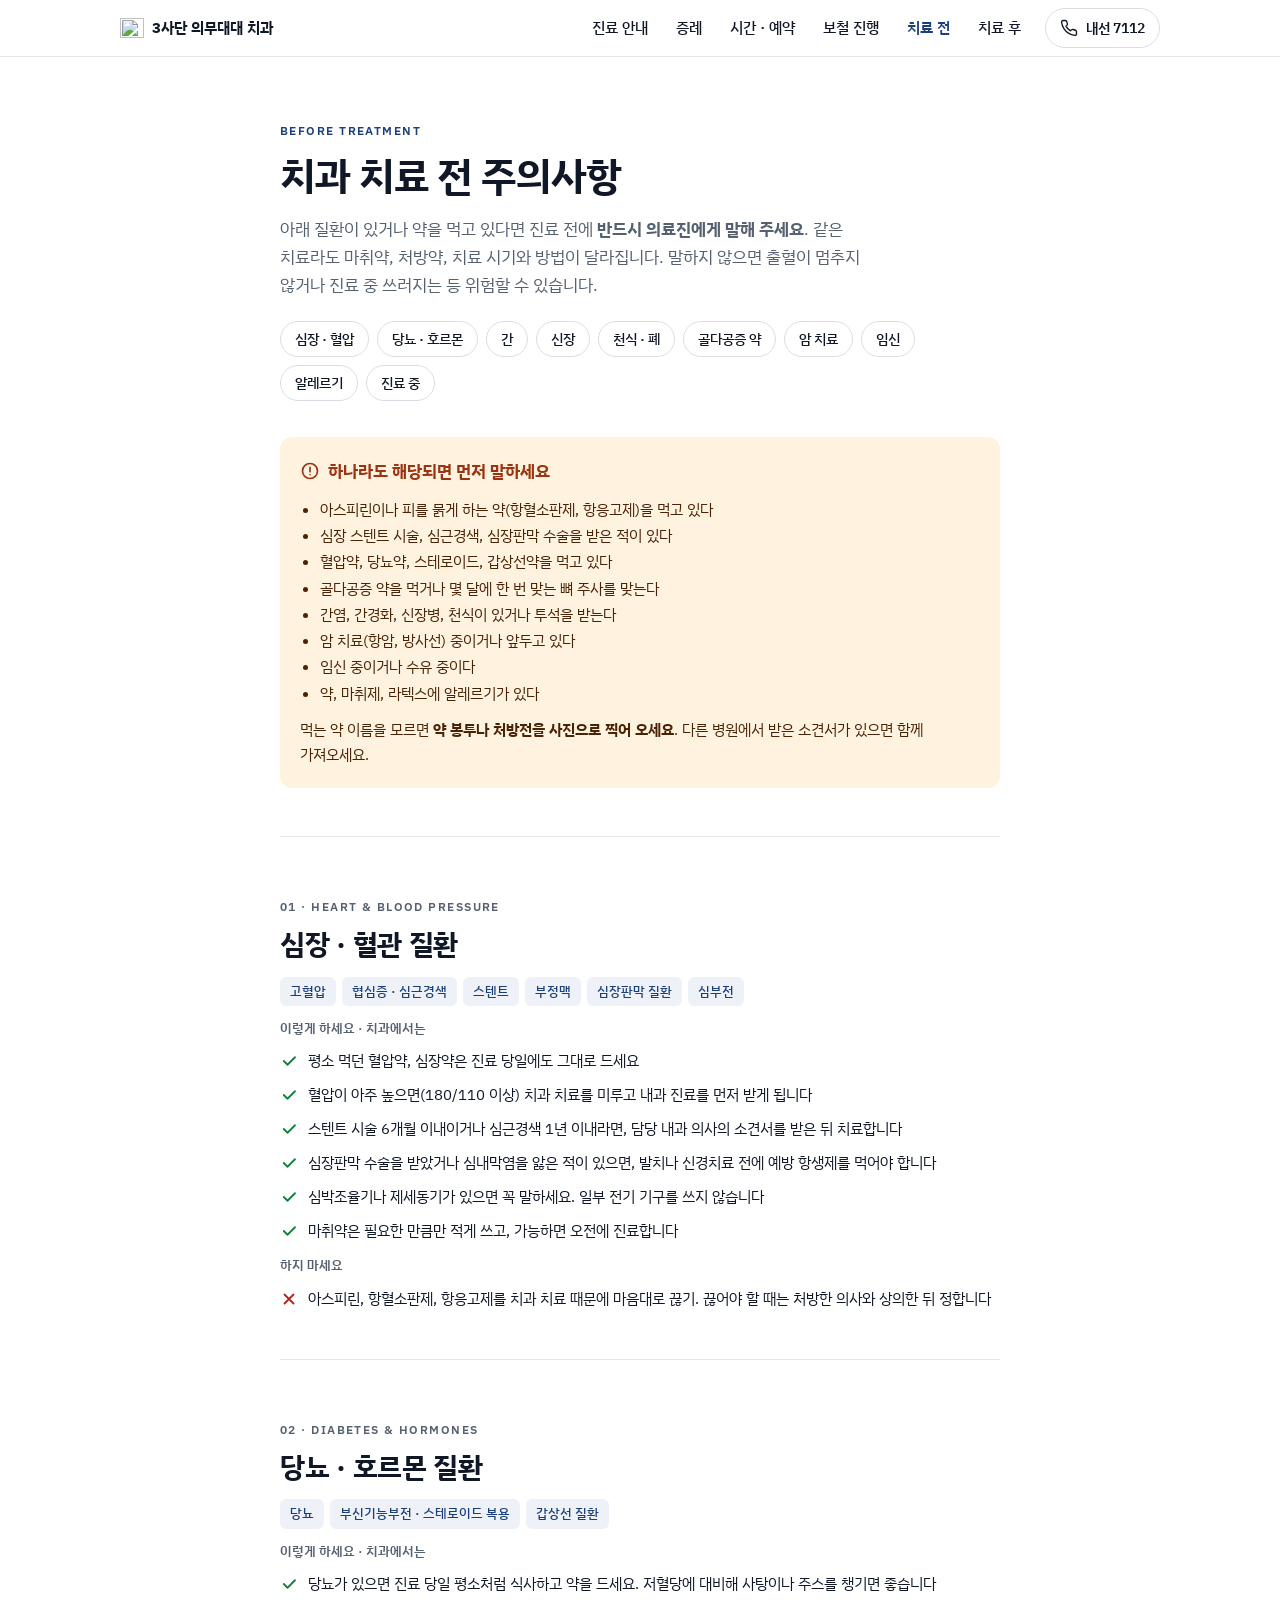
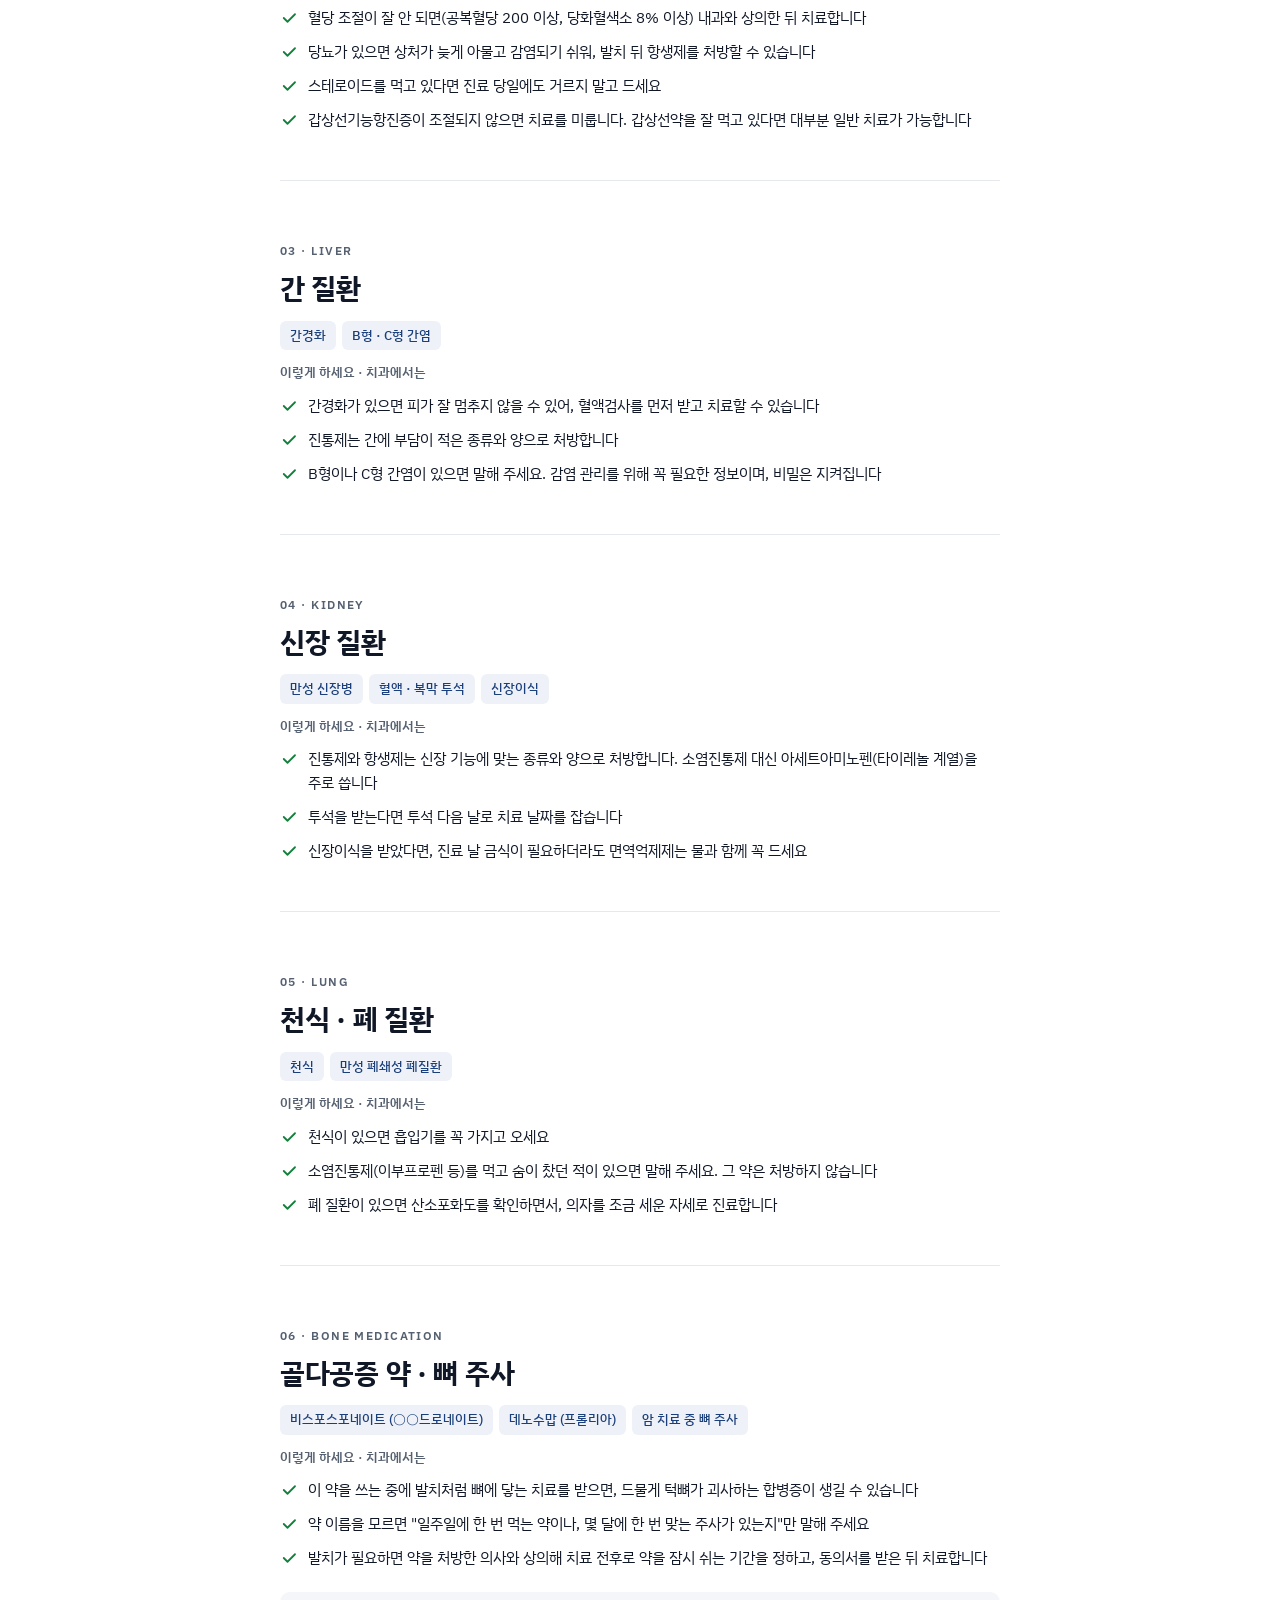
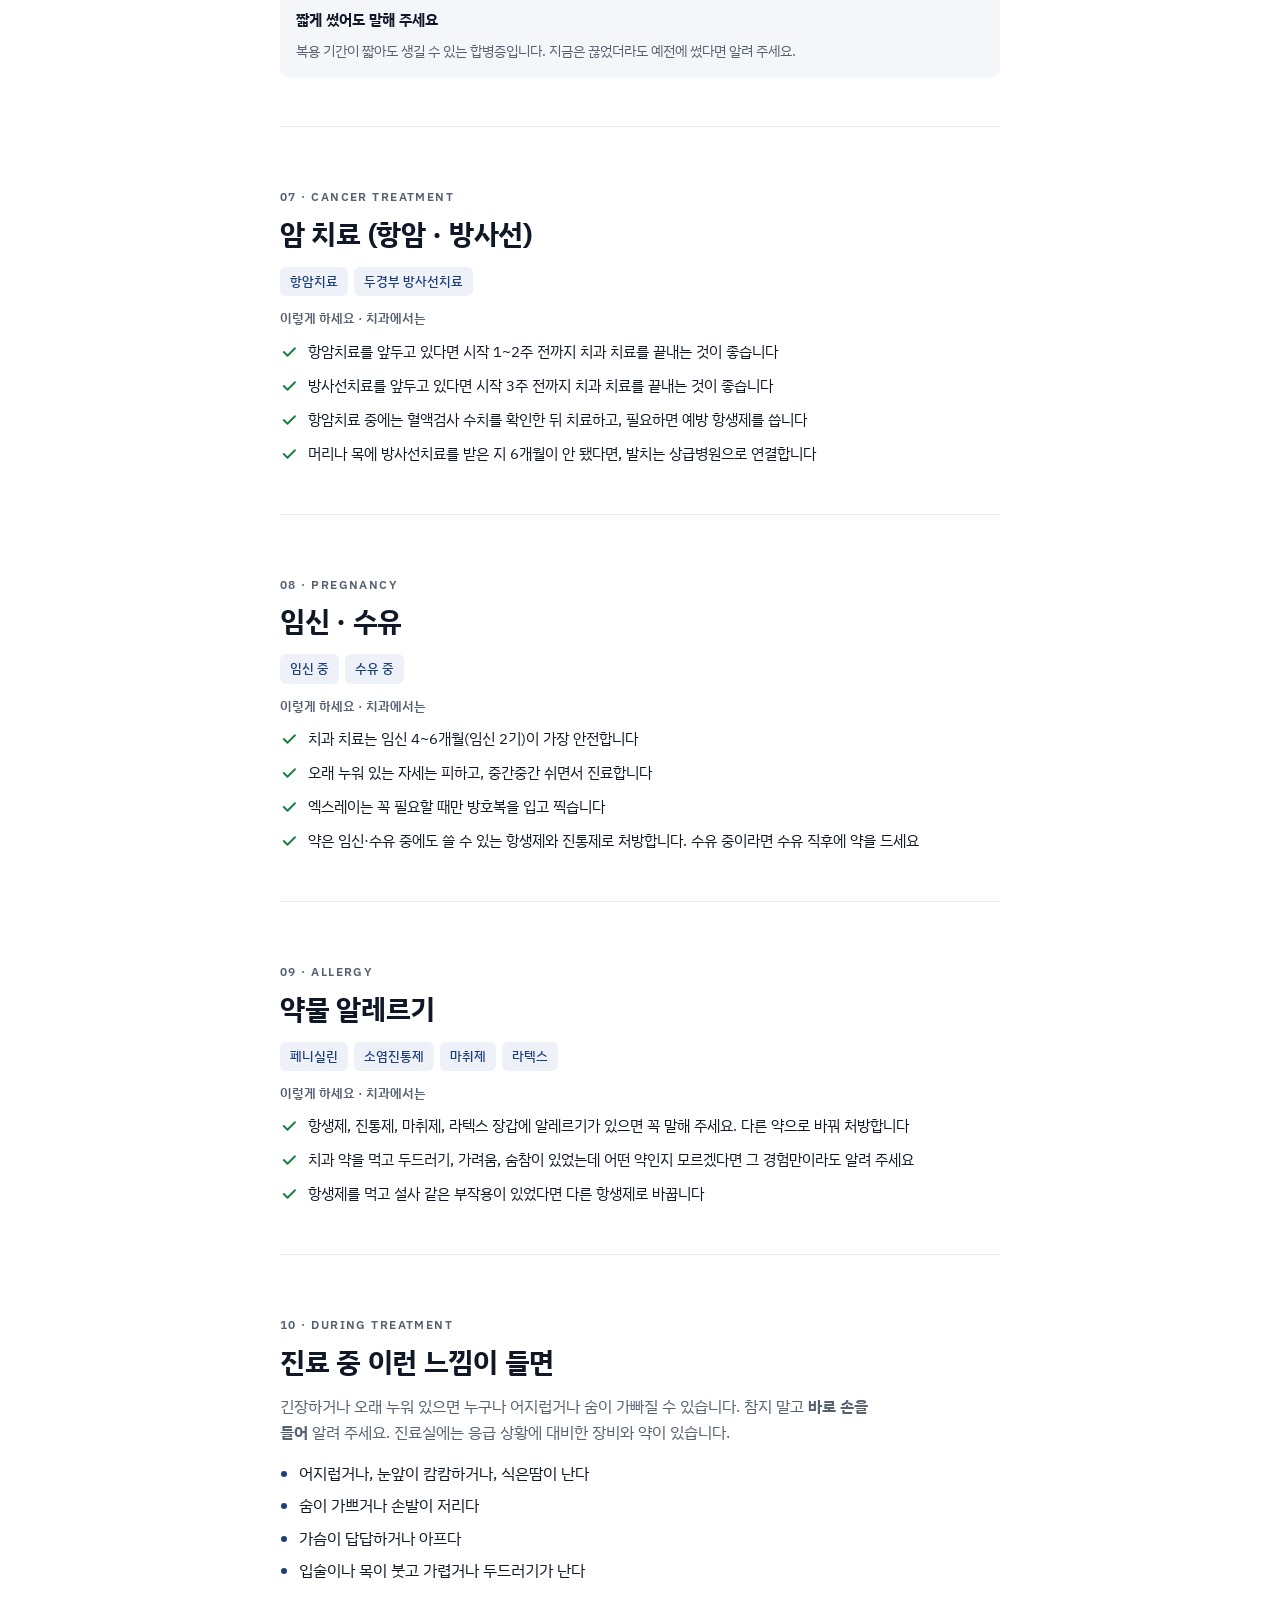
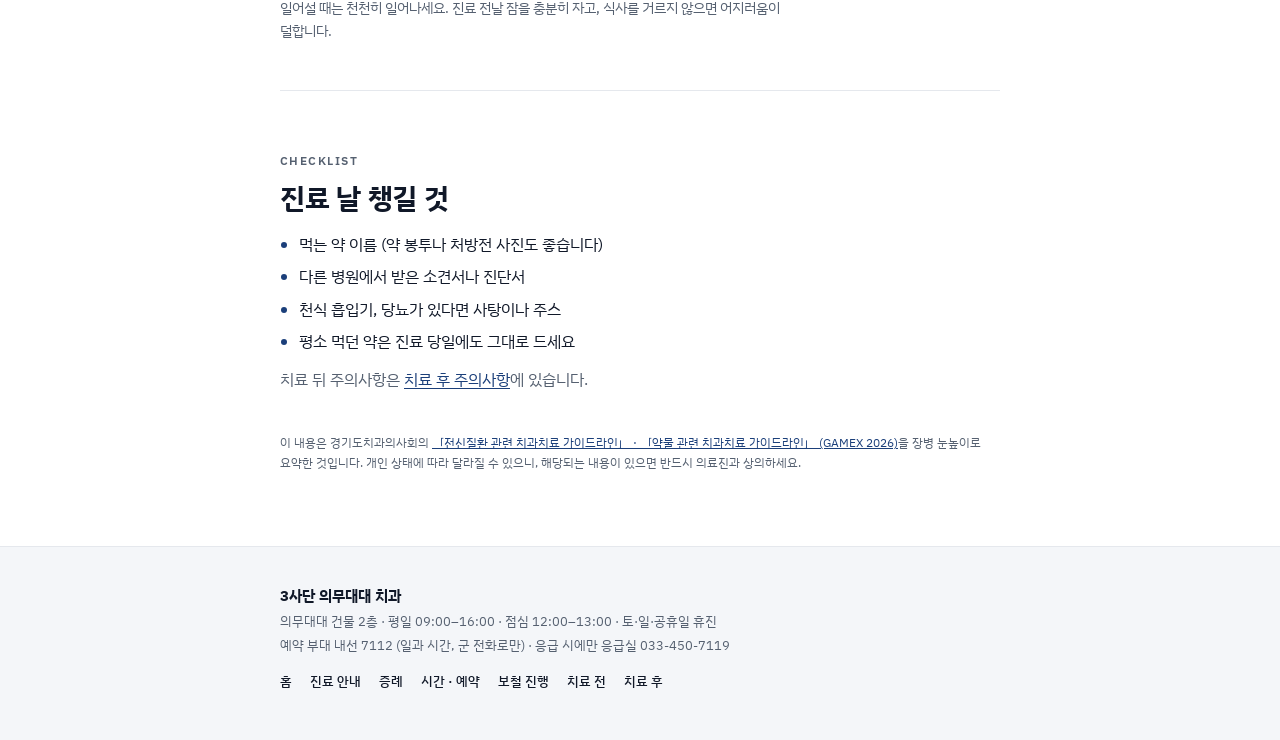
==== before.html @ a23f4204 "치과 치료 전 주의사항 페이지 신설 (경기도치과의사회 가이드라인 요약) - before.html: 해당되면 먼저 말해야 할 항목, 질환별 안내 (심장·혈압, 당뇨·호르몬, 간, 신" ====
<!doctype html>
<html lang="ko">
<head>
<meta charset="utf-8">
<meta name="viewport" content="width=device-width, initial-scale=1">
<meta name="theme-color" content="#ffffff">
<link rel="preconnect" href="https://fonts.googleapis.com">
<link rel="preconnect" href="https://fonts.gstatic.com" crossorigin>
<link rel="stylesheet" href="https://fonts.googleapis.com/css2?family=IBM+Plex+Sans+KR:wght@400;500;600;700&family=IBM+Plex+Sans:wght@500;600&display=swap">
<meta name="theme-color" content="#ffffff">
<link rel="icon" href="mark.svg" type="image/svg+xml">
<link rel="stylesheet" href="style.css">

<title>치과 치료 전 주의사항 · 3사단 의무대대 치과</title>
<meta name="description" content="고혈압, 심장질환, 당뇨, 간·신장 질환, 천식, 골다공증 약, 암 치료, 임신, 약물 알레르기가 있다면 치과 치료 전에 반드시 의료진에게 말해 주세요.">
<meta property="og:type" content="website">
<meta property="og:site_name" content="3사단 의무대대 치과">
<meta property="og:locale" content="ko_KR">
<meta property="og:title" content="치과 치료 전 주의사항 · 3사단 의무대대 치과">
<meta property="og:description" content="고혈압, 심장질환, 당뇨, 간·신장 질환, 천식, 골다공증 약, 암 치료, 임신, 약물 알레르기가 있다면 치과 치료 전에 반드시 의료진에게 말해 주세요.">
<meta property="og:url" content="https://wonwoo-dent.github.io/dental_clinic/before.html">
<meta property="og:image" content="https://wonwoo-dent.github.io/dental_clinic/og.png">
<meta property="og:image:width" content="1200">
<meta property="og:image:height" content="630">
<meta property="og:image:alt" content="3사단 의무대대 치과 · 예약은 부대 내선 7112">
<meta name="twitter:card" content="summary_large_image">
</head>
<body>
<a class="skip" href="#main">본문 바로가기</a>
<header class="site-header">
  <div class="site-header__in">
    <a class="brand" href="index.html"><img src="mark.svg" alt="" width="24" height="21">3사단 의무대대 치과</a>
    <nav class="site-nav" aria-label="주요 메뉴">
      <a href="clinic.html">진료 안내</a>
      <a href="cases.html">증례</a>
      <a href="hours.html">시간 · 예약</a>
      <a href="prosthesis.html">보철 진행</a>
      <a href="before.html" aria-current="page">치료 전</a>
      <a href="care.html">치료 후</a>
    </nav>
    <a class="site-call" href="hours.html#call" aria-label="전화 예약 안내"><svg viewBox="0 0 24 24" fill="none" stroke="currentColor" stroke-width="1.8" stroke-linecap="round" stroke-linejoin="round" aria-hidden="true"><path d="M22 16.9v3a2 2 0 0 1-2.2 2 19.8 19.8 0 0 1-8.6-3.1 19.5 19.5 0 0 1-6-6A19.8 19.8 0 0 1 2.1 4.2 2 2 0 0 1 4.1 2h3a2 2 0 0 1 2 1.7c.1.9.4 1.8.7 2.7a2 2 0 0 1-.5 2.1L8 9.8a16 16 0 0 0 6 6l1.3-1.3a2 2 0 0 1 2.1-.5c.9.3 1.8.6 2.7.7a2 2 0 0 1 1.7 2z"/></svg><span>내선 7112</span></a>
    <details class="menu">
      <summary aria-label="메뉴"><svg class="ic-open" viewBox="0 0 24 24" fill="none" stroke="currentColor" stroke-width="1.8" stroke-linecap="round" aria-hidden="true"><path d="M4 7h16M4 12h16M4 17h16"/></svg><svg class="ic-close" viewBox="0 0 24 24" fill="none" stroke="currentColor" stroke-width="1.8" stroke-linecap="round" aria-hidden="true"><path d="M6 6l12 12M18 6L6 18"/></svg></summary>
      <nav aria-label="메뉴">
        <a href="index.html">홈</a>
        <a href="clinic.html">진료 안내</a>
        <a href="cases.html">증례</a>
        <a href="hours.html">시간 · 예약</a>
        <a href="prosthesis.html">보철 진행</a>
        <a href="before.html" aria-current="page">치료 전</a>
        <a href="care.html">치료 후</a>
        <a class="menu__er" href="tel:033-450-7119"><span>응급 시에만 · 응급실</span><span>033-450-7119</span></a>
      </nav>
    </details>
  </div>
</header>

<main class="page" id="main">
  <section class="intro" aria-labelledby="page-title">
    <p class="eb eb--accent">Before treatment</p>
    <h1 id="page-title">치과 치료 전 주의사항</h1>
    <p class="lead">아래 질환이 있거나 약을 먹고 있다면 진료 전에 <b>반드시 의료진에게 말해 주세요</b>. 같은 치료라도 마취약, 처방약, 치료 시기와 방법이 달라집니다. 말하지 않으면 출혈이 멈추지 않거나 진료 중 쓰러지는 등 위험할 수 있습니다.</p>
    <nav class="chips" aria-label="질환별 바로가기">
      <a class="chip" href="#heart">심장 · 혈압</a>
      <a class="chip" href="#endocrine">당뇨 · 호르몬</a>
      <a class="chip" href="#liver">간</a>
      <a class="chip" href="#kidney">신장</a>
      <a class="chip" href="#lung">천식 · 폐</a>
      <a class="chip" href="#bone">골다공증 약</a>
      <a class="chip" href="#cancer">암 치료</a>
      <a class="chip" href="#pregnancy">임신</a>
      <a class="chip" href="#allergy">알레르기</a>
      <a class="chip" href="#during">진료 중</a>
    </nav>
  </section>

  <section class="urgent" aria-labelledby="tell-title">
    <div class="urgent__head"><svg viewBox="0 0 24 24" fill="none" stroke="currentColor" stroke-width="2" stroke-linecap="round" aria-hidden="true"><circle cx="12" cy="12" r="9"/><path d="M12 7.5v5.5M12 16.5v.01"/></svg><h2 id="tell-title">하나라도 해당되면 먼저 말하세요</h2></div>
    <ul>
      <li>아스피린이나 피를 묽게 하는 약(항혈소판제, 항응고제)을 먹고 있다</li>
      <li>심장 스텐트 시술, 심근경색, 심장판막 수술을 받은 적이 있다</li>
      <li>혈압약, 당뇨약, 스테로이드, 갑상선약을 먹고 있다</li>
      <li>골다공증 약을 먹거나 몇 달에 한 번 맞는 뼈 주사를 맞는다</li>
      <li>간염, 간경화, 신장병, 천식이 있거나 투석을 받는다</li>
      <li>암 치료(항암, 방사선) 중이거나 앞두고 있다</li>
      <li>임신 중이거나 수유 중이다</li>
      <li>약, 마취제, 라텍스에 알레르기가 있다</li>
    </ul>
    <p>먹는 약 이름을 모르면 <b>약 봉투나 처방전을 사진으로 찍어 오세요</b>. 다른 병원에서 받은 소견서가 있으면 함께 가져오세요.</p>
  </section>

  <section class="block" id="heart" aria-labelledby="heart-title">
    <p class="eb">01 · Heart &amp; blood pressure</p>
    <h2 class="block-title" id="heart-title">심장 · 혈관 질환</h2>
    <div class="tags"><span class="tag">고혈압</span><span class="tag">협심증 · 심근경색</span><span class="tag">스텐트</span><span class="tag">부정맥</span><span class="tag">심장판막 질환</span><span class="tag">심부전</span></div>
    <p class="sub">이렇게 하세요 · 치과에서는</p>
    <ul class="checks">
      <li class="do">평소 먹던 혈압약, 심장약은 진료 당일에도 그대로 드세요</li>
      <li class="do">혈압이 아주 높으면(180/110 이상) 치과 치료를 미루고 내과 진료를 먼저 받게 됩니다</li>
      <li class="do">스텐트 시술 6개월 이내이거나 심근경색 1년 이내라면, 담당 내과 의사의 소견서를 받은 뒤 치료합니다</li>
      <li class="do">심장판막 수술을 받았거나 심내막염을 앓은 적이 있으면, 발치나 신경치료 전에 예방 항생제를 먹어야 합니다</li>
      <li class="do">심박조율기나 제세동기가 있으면 꼭 말하세요. 일부 전기 기구를 쓰지 않습니다</li>
      <li class="do">마취약은 필요한 만큼만 적게 쓰고, 가능하면 오전에 진료합니다</li>
    </ul>
    <p class="sub">하지 마세요</p>
    <ul class="checks">
      <li class="dont">아스피린, 항혈소판제, 항응고제를 치과 치료 때문에 마음대로 끊기. 끊어야 할 때는 처방한 의사와 상의한 뒤 정합니다</li>
    </ul>
  </section>

  <section class="block" id="endocrine" aria-labelledby="endocrine-title">
    <p class="eb">02 · Diabetes &amp; hormones</p>
    <h2 class="block-title" id="endocrine-title">당뇨 · 호르몬 질환</h2>
    <div class="tags"><span class="tag">당뇨</span><span class="tag">부신기능부전 · 스테로이드 복용</span><span class="tag">갑상선 질환</span></div>
    <p class="sub">이렇게 하세요 · 치과에서는</p>
    <ul class="checks">
      <li class="do">당뇨가 있으면 진료 당일 평소처럼 식사하고 약을 드세요. 저혈당에 대비해 사탕이나 주스를 챙기면 좋습니다</li>
      <li class="do">혈당 조절이 잘 안 되면(공복혈당 200 이상, 당화혈색소 8% 이상) 내과와 상의한 뒤 치료합니다</li>
      <li class="do">당뇨가 있으면 상처가 늦게 아물고 감염되기 쉬워, 발치 뒤 항생제를 처방할 수 있습니다</li>
      <li class="do">스테로이드를 먹고 있다면 진료 당일에도 거르지 말고 드세요</li>
      <li class="do">갑상선기능항진증이 조절되지 않으면 치료를 미룹니다. 갑상선약을 잘 먹고 있다면 대부분 일반 치료가 가능합니다</li>
    </ul>
  </section>

  <section class="block" id="liver" aria-labelledby="liver-title">
    <p class="eb">03 · Liver</p>
    <h2 class="block-title" id="liver-title">간 질환</h2>
    <div class="tags"><span class="tag">간경화</span><span class="tag">B형 · C형 간염</span></div>
    <p class="sub">이렇게 하세요 · 치과에서는</p>
    <ul class="checks">
      <li class="do">간경화가 있으면 피가 잘 멈추지 않을 수 있어, 혈액검사를 먼저 받고 치료할 수 있습니다</li>
      <li class="do">진통제는 간에 부담이 적은 종류와 양으로 처방합니다</li>
      <li class="do">B형이나 C형 간염이 있으면 말해 주세요. 감염 관리를 위해 꼭 필요한 정보이며, 비밀은 지켜집니다</li>
    </ul>
  </section>

  <section class="block" id="kidney" aria-labelledby="kidney-title">
    <p class="eb">04 · Kidney</p>
    <h2 class="block-title" id="kidney-title">신장 질환</h2>
    <div class="tags"><span class="tag">만성 신장병</span><span class="tag">혈액 · 복막 투석</span><span class="tag">신장이식</span></div>
    <p class="sub">이렇게 하세요 · 치과에서는</p>
    <ul class="checks">
      <li class="do">진통제와 항생제는 신장 기능에 맞는 종류와 양으로 처방합니다. 소염진통제 대신 아세트아미노펜(타이레놀 계열)을 주로 씁니다</li>
      <li class="do">투석을 받는다면 투석 다음 날로 치료 날짜를 잡습니다</li>
      <li class="do">신장이식을 받았다면, 진료 날 금식이 필요하더라도 면역억제제는 물과 함께 꼭 드세요</li>
    </ul>
  </section>

  <section class="block" id="lung" aria-labelledby="lung-title">
    <p class="eb">05 · Lung</p>
    <h2 class="block-title" id="lung-title">천식 · 폐 질환</h2>
    <div class="tags"><span class="tag">천식</span><span class="tag">만성 폐쇄성 폐질환</span></div>
    <p class="sub">이렇게 하세요 · 치과에서는</p>
    <ul class="checks">
      <li class="do">천식이 있으면 흡입기를 꼭 가지고 오세요</li>
      <li class="do">소염진통제(이부프로펜 등)를 먹고 숨이 찼던 적이 있으면 말해 주세요. 그 약은 처방하지 않습니다</li>
      <li class="do">폐 질환이 있으면 산소포화도를 확인하면서, 의자를 조금 세운 자세로 진료합니다</li>
    </ul>
  </section>

  <section class="block" id="bone" aria-labelledby="bone-title">
    <p class="eb">06 · Bone medication</p>
    <h2 class="block-title" id="bone-title">골다공증 약 · 뼈 주사</h2>
    <div class="tags"><span class="tag">비스포스포네이트 (○○드로네이트)</span><span class="tag">데노수맙 (프롤리아)</span><span class="tag">암 치료 중 뼈 주사</span></div>
    <p class="sub">이렇게 하세요 · 치과에서는</p>
    <ul class="checks">
      <li class="do">이 약을 쓰는 중에 발치처럼 뼈에 닿는 치료를 받으면, 드물게 턱뼈가 괴사하는 합병증이 생길 수 있습니다</li>
      <li class="do">약 이름을 모르면 "일주일에 한 번 먹는 약이나, 몇 달에 한 번 맞는 주사가 있는지"만 말해 주세요</li>
      <li class="do">발치가 필요하면 약을 처방한 의사와 상의해 치료 전후로 약을 잠시 쉬는 기간을 정하고, 동의서를 받은 뒤 치료합니다</li>
    </ul>
    <div class="softbox"><b>짧게 썼어도 말해 주세요</b><p>복용 기간이 짧아도 생길 수 있는 합병증입니다. 지금은 끊었더라도 예전에 썼다면 알려 주세요.</p></div>
  </section>

  <section class="block" id="cancer" aria-labelledby="cancer-title">
    <p class="eb">07 · Cancer treatment</p>
    <h2 class="block-title" id="cancer-title">암 치료 (항암 · 방사선)</h2>
    <div class="tags"><span class="tag">항암치료</span><span class="tag">두경부 방사선치료</span></div>
    <p class="sub">이렇게 하세요 · 치과에서는</p>
    <ul class="checks">
      <li class="do">항암치료를 앞두고 있다면 시작 1~2주 전까지 치과 치료를 끝내는 것이 좋습니다</li>
      <li class="do">방사선치료를 앞두고 있다면 시작 3주 전까지 치과 치료를 끝내는 것이 좋습니다</li>
      <li class="do">항암치료 중에는 혈액검사 수치를 확인한 뒤 치료하고, 필요하면 예방 항생제를 씁니다</li>
      <li class="do">머리나 목에 방사선치료를 받은 지 6개월이 안 됐다면, 발치는 상급병원으로 연결합니다</li>
    </ul>
  </section>

  <section class="block" id="pregnancy" aria-labelledby="pregnancy-title">
    <p class="eb">08 · Pregnancy</p>
    <h2 class="block-title" id="pregnancy-title">임신 · 수유</h2>
    <div class="tags"><span class="tag">임신 중</span><span class="tag">수유 중</span></div>
    <p class="sub">이렇게 하세요 · 치과에서는</p>
    <ul class="checks">
      <li class="do">치과 치료는 임신 4~6개월(임신 2기)이 가장 안전합니다</li>
      <li class="do">오래 누워 있는 자세는 피하고, 중간중간 쉬면서 진료합니다</li>
      <li class="do">엑스레이는 꼭 필요할 때만 방호복을 입고 찍습니다</li>
      <li class="do">약은 임신·수유 중에도 쓸 수 있는 항생제와 진통제로 처방합니다. 수유 중이라면 수유 직후에 약을 드세요</li>
    </ul>
  </section>

  <section class="block" id="allergy" aria-labelledby="allergy-title">
    <p class="eb">09 · Allergy</p>
    <h2 class="block-title" id="allergy-title">약물 알레르기</h2>
    <div class="tags"><span class="tag">페니실린</span><span class="tag">소염진통제</span><span class="tag">마취제</span><span class="tag">라텍스</span></div>
    <p class="sub">이렇게 하세요 · 치과에서는</p>
    <ul class="checks">
      <li class="do">항생제, 진통제, 마취제, 라텍스 장갑에 알레르기가 있으면 꼭 말해 주세요. 다른 약으로 바꿔 처방합니다</li>
      <li class="do">치과 약을 먹고 두드러기, 가려움, 숨참이 있었는데 어떤 약인지 모르겠다면 그 경험만이라도 알려 주세요</li>
      <li class="do">항생제를 먹고 설사 같은 부작용이 있었다면 다른 항생제로 바꿉니다</li>
    </ul>
  </section>

  <section class="block" id="during" aria-labelledby="during-title">
    <p class="eb">10 · During treatment</p>
    <h2 class="block-title" id="during-title">진료 중 이런 느낌이 들면</h2>
    <p class="text">긴장하거나 오래 누워 있으면 누구나 어지럽거나 숨이 가빠질 수 있습니다. 참지 말고 <b>바로 손을 들어</b> 알려 주세요. 진료실에는 응급 상황에 대비한 장비와 약이 있습니다.</p>
    <ul class="plain">
      <li>어지럽거나, 눈앞이 캄캄하거나, 식은땀이 난다</li>
      <li>숨이 가쁘거나 손발이 저리다</li>
      <li>가슴이 답답하거나 아프다</li>
      <li>입술이나 목이 붓고 가렵거나 두드러기가 난다</li>
    </ul>
    <p class="small muted" style="margin-top:14px">일어설 때는 천천히 일어나세요. 진료 전날 잠을 충분히 자고, 식사를 거르지 않으면 어지러움이 덜합니다.</p>
  </section>

  <section class="block" id="bring" aria-labelledby="bring-title">
    <p class="eb">Checklist</p>
    <h2 class="block-title" id="bring-title">진료 날 챙길 것</h2>
    <ul class="plain">
      <li>먹는 약 이름 (약 봉투나 처방전 사진도 좋습니다)</li>
      <li>다른 병원에서 받은 소견서나 진단서</li>
      <li>천식 흡입기, 당뇨가 있다면 사탕이나 주스</li>
      <li>평소 먹던 약은 진료 당일에도 그대로 드세요</li>
    </ul>
    <p>치료 뒤 주의사항은 <a class="link" href="care.html">치료 후 주의사항</a>에 있습니다.</p>
  </section>

  <p class="notice">이 내용은 경기도치과의사회의 <a href="https://www.ggda.kr/notice/notice?page=view&amp;id=2394">「전신질환 관련 치과치료 가이드라인」 · 「약물 관련 치과치료 가이드라인」 (GAMEX 2026)</a>을 장병 눈높이로 요약한 것입니다. 개인 상태에 따라 달라질 수 있으니, 해당되는 내용이 있으면 반드시 의료진과 상의하세요.</p>
</main>
<footer class="site-footer">
  <div class="site-footer__in">
    <p class="site-footer__name">3사단 의무대대 치과</p>
    <p>의무대대 건물 2층 · 평일 09:00–16:00 · 점심 12:00–13:00 · 토·일·공휴일 휴진</p>
    <p>예약 부대 내선 7112 (일과 시간, 군 전화로만) · 응급 시에만 응급실 033-450-7119</p>
    <nav class="site-footer__links" aria-label="꼬리 메뉴">
      <a href="index.html">홈</a>
      <a href="clinic.html">진료 안내</a>
      <a href="cases.html">증례</a>
      <a href="hours.html">시간 · 예약</a>
      <a href="prosthesis.html">보철 진행</a>
      <a href="before.html">치료 전</a>
      <a href="care.html">치료 후</a>
    </nav>
  </div>
</footer>

</body>
</html>
---- style.css ----
/* 3사단 의무대대 치과 — 공통 스타일
   공공기관 안내 페이지처럼 찾기 쉽게, 여백과 글자만 절제해서.
   색: 흰 바탕, 짙은 글자, 포인트 남색은 버튼·라벨·칩에만. 글꼴: IBM Plex Sans KR. 본문은 왼쪽 정렬. */

:root {
  --bg: #ffffff;
  --ink: #101828;
  --muted: #556070;
  --line: #e5e8ed;
  --line-strong: #d9dee5;
  --soft: #f4f6f9;
  --accent: #1b3f7a;
  --accent-deep: #122b55;
  --accent-soft: #eef2f8;
  --warn-bg: #fff3e0;
  --warn: #9a3412;
  --warn-text: #4a2306;
  --warn-sub: #6b4a2e;
  --do: #15803d;
  --dont: #b42318;
  --dark: #101828;
  --dark-text: #c5ceda;
  --dark-label: #9fb3d1;

  --font: "IBM Plex Sans KR", "Pretendard Variable", Pretendard, -apple-system, system-ui, sans-serif;
  --font-eb: "IBM Plex Sans", "IBM Plex Sans KR", -apple-system, system-ui, sans-serif;

  --wrap: 760px;
  --gutter: 20px;
  --radius: 12px;
}

/* ---------- 기본 ---------- */
*, *::before, *::after { box-sizing: border-box; }
html { -webkit-text-size-adjust: 100%; text-size-adjust: 100%; scroll-padding-top: 72px; }
body { margin: 0; background: var(--bg); color: var(--ink); font-family: var(--font); font-size: 16px; line-height: 1.65; -webkit-font-smoothing: antialiased; word-break: keep-all; overflow-wrap: break-word; }
h1, h2, h3, p, figure, ul, ol, dl, dd { margin: 0; }
img, svg { display: block; max-width: 100%; }
button, input, select, textarea { font: inherit; color: inherit; }
a { color: var(--accent); }
a:hover { color: var(--accent-deep); }
:focus-visible { outline: 3px solid var(--accent); outline-offset: 2px; }
.sr-only { position: absolute; width: 1px; height: 1px; overflow: hidden; clip-path: inset(50%); white-space: nowrap; }
.skip { position: absolute; left: 12px; top: -48px; z-index: 30; padding: 10px 14px; background: var(--ink); color: #fff; text-decoration: none; border-radius: 8px; }
.skip:focus { top: 12px; color: #fff; }
.muted { color: var(--muted); }
.small { font-size: 14px; line-height: 1.6; }
.nums { font-variant-numeric: tabular-nums; }
.link { color: var(--accent); text-decoration: underline; text-underline-offset: 0.2em; text-decoration-thickness: 1px; }

/* 영문 대문자 작은 라벨 */
.eb { margin: 0 0 8px; font-family: var(--font-eb); font-size: 12px; font-weight: 600; letter-spacing: 0.12em; text-transform: uppercase; color: var(--muted); }
.eb--accent { color: var(--accent); }

/* ---------- 헤더 ---------- */
.site-header { position: sticky; top: 0; z-index: 20; background: rgba(255, 255, 255, 0.95); border-bottom: 1px solid var(--line); backdrop-filter: saturate(1.4) blur(8px); -webkit-backdrop-filter: saturate(1.4) blur(8px); }
.site-header__in { max-width: 1080px; height: 56px; margin: 0 auto; padding: 0 var(--gutter); display: flex; align-items: center; gap: 12px; }
.brand { display: flex; align-items: center; gap: 8px; margin-right: auto; color: var(--ink); text-decoration: none; font-size: 15px; font-weight: 700; white-space: nowrap; }
.brand:hover { color: var(--ink); }
.brand img { width: 24px; height: auto; }
.site-nav { display: flex; gap: 4px; }
.site-nav a { padding: 8px 12px; border-radius: 8px; color: var(--ink); text-decoration: none; font-size: 15px; font-weight: 500; }
.site-nav a:hover { background: var(--soft); color: var(--ink); }
.site-nav a[aria-current="page"] { color: var(--accent); font-weight: 600; }
.site-call { display: flex; align-items: center; gap: 8px; height: 40px; padding: 0 14px; border: 1px solid var(--line-strong); border-radius: 999px; color: var(--ink); text-decoration: none; font-size: 14px; font-weight: 600; white-space: nowrap; }
.site-call:hover { border-color: var(--ink); color: var(--ink); }
.site-call svg { width: 18px; height: 18px; }
.menu { display: none; position: relative; }
.menu summary { list-style: none; width: 44px; height: 44px; display: flex; align-items: center; justify-content: center; cursor: pointer; border-radius: 8px; }
.menu summary::-webkit-details-marker { display: none; }
.menu summary svg { width: 22px; height: 22px; }
.menu .ic-close { display: none; }
.menu[open] .ic-open { display: none; }
.menu[open] .ic-close { display: block; }
.menu nav { position: fixed; left: 0; right: 0; top: 56px; padding: 8px var(--gutter) 20px; background: #fff; border-bottom: 1px solid var(--line); box-shadow: 0 12px 24px rgba(16, 24, 40, 0.08); }
.menu nav a { display: flex; justify-content: space-between; align-items: center; min-height: 52px; border-bottom: 1px solid var(--line); color: var(--ink); text-decoration: none; font-size: 16px; font-weight: 500; }
.menu nav a[aria-current="page"] { color: var(--accent); font-weight: 600; }
.menu nav a.menu__er { border-bottom: 0; margin-top: 12px; min-height: 48px; padding: 0 14px; border-radius: 8px; background: var(--warn-bg); color: var(--warn); font-weight: 600; }

/* ---------- 본문 틀 ---------- */
.page { max-width: var(--wrap); margin: 0 auto; padding: 0 var(--gutter); }
.intro { padding: 44px 0 8px; }
.intro h1 { font-size: clamp(30px, 4vw, 40px); line-height: 1.3; font-weight: 700; letter-spacing: -0.02em; }
.intro .lead { margin-top: 14px; max-width: 36em; font-size: 17px; line-height: 1.65; color: var(--muted); }
.intro .actions { margin-top: 22px; display: flex; flex-wrap: wrap; gap: 8px; }
.block { margin-top: 48px; padding-top: 48px; border-top: 1px solid var(--line); }
.block--flush { border-top: 0; padding-top: 0; }
.block > h2, .block-title { font-size: clamp(24px, 3vw, 28px); line-height: 1.35; font-weight: 700; letter-spacing: -0.01em; }
.block > p, .block .text { margin-top: 12px; max-width: 38em; color: var(--muted); }
.block > p + p { margin-top: 8px; }
.block > h3 { margin-top: 28px; font-size: 18px; font-weight: 700; }
.plain { margin-top: 14px; padding-left: 1.2em; }
.plain li + li { margin-top: 6px; }
.plain li::marker { color: var(--accent); }

/* ---------- 버튼 ---------- */
.button { display: inline-flex; align-items: center; justify-content: center; gap: 8px; min-height: 48px; padding: 0 20px; border: 0; border-radius: 8px; background: var(--accent); color: #fff; text-decoration: none; font-size: 15px; font-weight: 600; cursor: pointer; white-space: nowrap; }
.button:hover { background: var(--accent-deep); color: #fff; }
.button--ghost { background: #fff; color: var(--ink); box-shadow: inset 0 0 0 1px var(--line-strong); }
.button--ghost:hover { background: var(--soft); color: var(--ink); }

/* ---------- 칩 ---------- */
.chips { margin-top: 22px; display: flex; flex-wrap: wrap; gap: 8px; }
.chip { display: inline-flex; align-items: center; height: 36px; padding: 0 14px; border: 1px solid var(--line-strong); border-radius: 999px; color: var(--ink); text-decoration: none; font-size: 14px; font-weight: 500; white-space: nowrap; }
.chip:hover { border-color: var(--ink); color: var(--ink); }

/* ---------- 응급 상자 ---------- */
.urgent { margin-top: 28px; padding: 20px; background: var(--warn-bg); border-radius: var(--radius); color: var(--warn-text); }
.urgent__head { display: flex; align-items: center; gap: 8px; color: var(--warn); }
.urgent__head svg { width: 20px; height: 20px; flex: none; }
.urgent__head h2 { font-size: 17px; font-weight: 700; }
.urgent ul { margin-top: 12px; padding-left: 20px; font-size: 15px; line-height: 1.75; }
.urgent p { margin-top: 10px; font-size: 15px; line-height: 1.7; }
.urgent__grid { margin-top: 16px; display: grid; grid-template-columns: repeat(2, minmax(0, 1fr)); gap: 8px; }
.urgent__cell { padding: 12px; background: #fff; border-radius: 8px; }
.urgent__cell span { display: block; font-size: 12px; color: var(--warn-sub); }
.urgent__cell b { display: block; margin-top: 4px; font-size: 16px; color: var(--ink); }
.urgent__er { margin-top: 8px; min-height: 48px; display: flex; align-items: center; justify-content: center; padding: 0 12px; background: var(--warn); color: #fff; border-radius: 8px; text-decoration: none; font-size: 15px; font-weight: 600; text-align: center; }
.urgent__er:hover { background: #7c2d12; color: #fff; }

/* ---------- 시술별: 요약 태그와 이렇게 하세요 / 하지 마세요 ---------- */
.tags { margin-top: 14px; display: flex; flex-wrap: wrap; gap: 6px; }
.tag { padding: 4px 10px; background: var(--accent-soft); border-radius: 6px; font-size: 13px; font-weight: 500; color: var(--accent); }
.sub { margin-top: 24px; font-size: 13px; font-weight: 600; color: var(--muted); }
.checks { margin-top: 10px; padding: 0; list-style: none; display: grid; gap: 10px; }
.checks li { position: relative; padding-left: 28px; font-size: 15px; line-height: 1.6; }
.checks li::before { content: ""; position: absolute; left: 0; top: 3px; width: 18px; height: 18px; background: no-repeat center / 18px 18px; }
.checks .do::before { background-image: url("data:image/svg+xml,%3Csvg xmlns='http://www.w3.org/2000/svg' viewBox='0 0 24 24' fill='none' stroke='%2315803D' stroke-width='2.4' stroke-linecap='round' stroke-linejoin='round'%3E%3Cpath d='M5 12l5 5L20 7'/%3E%3C/svg%3E"); }
.checks .dont::before { background-image: url("data:image/svg+xml,%3Csvg xmlns='http://www.w3.org/2000/svg' viewBox='0 0 24 24' fill='none' stroke='%23B42318' stroke-width='2.4' stroke-linecap='round'%3E%3Cpath d='M6 6l12 12M18 6L6 18'/%3E%3C/svg%3E"); }
.softbox { margin-top: 22px; padding: 16px; background: var(--soft); border-radius: 10px; }
.softbox b { display: block; font-size: 15px; }
.softbox p { margin-top: 6px; font-size: 14px; line-height: 1.65; color: var(--muted); }

/* ---------- 순서: 번호 원 ---------- */
.flow { margin-top: 20px; padding: 0; list-style: none; counter-reset: flow; }
.flow li { position: relative; padding: 0 0 18px 42px; counter-increment: flow; }
.flow li::before { content: counter(flow); position: absolute; left: 0; top: 0; width: 28px; height: 28px; border-radius: 50%; background: var(--accent); color: #fff; font-size: 13px; font-weight: 700; display: flex; align-items: center; justify-content: center; }
.flow li:not(:last-child)::after { content: ""; position: absolute; left: 13.5px; top: 32px; bottom: 4px; width: 1px; background: var(--line-strong); }
.flow b { display: block; padding-top: 3px; font-size: 15px; font-weight: 600; }
.flow span { display: block; margin-top: 4px; font-size: 14px; line-height: 1.6; color: var(--muted); }

/* ---------- 순서: 01 02 03 줄 목록 ---------- */
.numlist { margin-top: 20px; padding: 0; list-style: none; border-top: 1px solid var(--line); counter-reset: n; }
.numlist li { display: grid; grid-template-columns: 36px minmax(0, 1fr); gap: 12px; padding: 16px 0; border-bottom: 1px solid var(--line); counter-increment: n; }
.numlist li::before { content: counter(n, decimal-leading-zero); padding-top: 3px; font-family: var(--font-eb); font-size: 12px; font-weight: 600; letter-spacing: 0.12em; color: var(--accent); }
.numlist b { display: block; font-size: 16px; font-weight: 600; }
.numlist span { display: block; margin-top: 4px; font-size: 14px; line-height: 1.6; color: var(--muted); }

/* ---------- 전화 스크립트 카드 (어두운 면) ---------- */
.callcard { margin-top: 56px; padding: 24px 20px; background: var(--dark); color: #fff; border-radius: var(--radius); }
.block .callcard, .callcard--inline { margin-top: 20px; }
.callcard h3.callcard__title { margin-top: 10px; }
.callcard .eb { margin: 0; color: var(--dark-label); }
.callcard__title { margin-top: 10px; font-size: 20px; font-weight: 700; line-height: 1.35; }
.callcard__note { margin-top: 8px; font-size: 14px; line-height: 1.6; color: var(--dark-text); }
.callcard__list { margin-top: 18px; display: grid; grid-template-columns: 76px minmax(0, 1fr); row-gap: 10px; font-size: 15px; }
.callcard__list dt { color: var(--dark-label); }
.callcard__list dd.is-fill { font-weight: 700; }
.callcard__foot { margin-top: 16px; font-size: 14px; color: var(--dark-text); }
.callcard__num { margin-top: 18px; font-size: 22px; font-weight: 700; letter-spacing: 0.01em; }
.callcard__num small { display: block; margin-top: 2px; font-size: 13px; font-weight: 400; color: var(--dark-text); letter-spacing: 0; }

/* ---------- 캘린더 파일 만들기 ---------- */
.addcal { margin-top: 20px; padding: 20px; background: var(--soft); border-radius: var(--radius); }
.addcal__fields { display: grid; grid-template-columns: repeat(3, minmax(0, 1fr)); gap: 10px; }
.addcal label { display: grid; gap: 6px; font-size: 13px; font-weight: 600; color: var(--muted); }
.addcal input, .addcal select { width: 100%; min-height: 48px; padding: 0 12px; border: 1px solid var(--line-strong); border-radius: 8px; background: #fff; color: var(--ink); font-size: 16px; }
.addcal .button { margin-top: 14px; width: 100%; }
.addcal__msg { margin-top: 10px; }
@media (max-width: 560px) { .addcal__fields { grid-template-columns: 1fr 1fr; } .addcal__fields label:last-child { grid-column: 1 / -1; } }

/* ---------- 홈: 오늘 진료 ---------- */
.today { margin-top: 24px; padding: 18px 20px; background: var(--soft); border-radius: var(--radius); display: flex; align-items: center; justify-content: space-between; gap: 12px; }
.today__when { font-size: 13px; color: var(--muted); }
.today__status { margin-top: 4px; font-size: 19px; font-weight: 700; line-height: 1.35; }
.today__next { margin-top: 2px; font-size: 14px; line-height: 1.55; color: var(--muted); }
.today__sched { margin-top: 8px; font-size: 14px; font-weight: 600; color: var(--accent); }
.today__sched[hidden] { display: none; }
.today__badge { flex: none; padding: 6px 12px; border-radius: 999px; background: #fff; border: 1px solid var(--line-strong); font-family: var(--font-eb); font-size: 12px; font-weight: 600; letter-spacing: 0.08em; color: var(--muted); }
.today__badge.is-open { background: var(--accent); border-color: var(--accent); color: #fff; }
.today__link { display: inline-block; margin-top: 10px; font-size: 14px; font-weight: 600; }

/* ---------- 홈: 바로가기 타일 ---------- */
.tiles { display: grid; grid-template-columns: repeat(2, minmax(0, 1fr)); gap: 10px; }
.tile { display: flex; flex-direction: column; justify-content: space-between; gap: 20px; min-height: 120px; padding: 16px; border: 1px solid var(--line); border-radius: var(--radius); color: var(--ink); text-decoration: none; }
.tile:hover { border-color: var(--ink); color: var(--ink); }
.tile svg { width: 22px; height: 22px; color: var(--accent); }
.tile > span { display: block; }
.tile b { display: block; font-size: 16px; font-weight: 600; line-height: 1.35; color: var(--ink); }
.tile b + span { display: block; margin-top: 2px; font-size: 13px; color: var(--muted); }
.er-row { margin-top: 10px; min-height: 52px; padding: 0 16px; display: flex; align-items: center; justify-content: space-between; gap: 12px; background: var(--warn-bg); border-radius: var(--radius); color: var(--warn); text-decoration: none; font-size: 15px; font-weight: 600; }
.er-row:hover { color: #7c2d12; }

/* ---------- 홈: 의료진 ---------- */
.doctors { margin-top: 20px; display: grid; grid-template-columns: repeat(2, minmax(0, 1fr)); gap: 12px; }
.doctor { padding: 18px; border: 1px solid var(--line); border-radius: var(--radius); }
.doctor__name { font-size: 18px; font-weight: 700; }
.doctor__name small { margin-left: 6px; font-size: 14px; font-weight: 500; color: var(--muted); }
.doctor__role { margin-top: 2px; font-size: 14px; font-weight: 600; color: var(--accent); }
.doctor ul { margin-top: 12px; padding: 0; list-style: none; font-size: 13px; line-height: 1.55; color: var(--muted); }
.doctor ul li + li { margin-top: 4px; }
.team { margin-top: 28px; border-top: 1px solid var(--line); }
.team__row { display: grid; grid-template-columns: 9.5rem minmax(0, 1fr); gap: 12px; padding: 14px 0; border-bottom: 1px solid var(--line); font-size: 15px; }
.team__row dt { color: var(--muted); font-size: 14px; }
.team__row dd b { font-weight: 600; }
.team__row dd span { display: block; margin-top: 2px; font-size: 13px; color: var(--muted); }

/* ---------- 연락처 카드 ---------- */
.contact { margin-top: 20px; padding: 24px 20px; background: var(--dark); color: #fff; border-radius: var(--radius); }
.contact .eb { margin: 0; color: var(--dark-label); }
.contact .contact__num { margin-top: 10px; font-size: 28px; font-weight: 700; color: #fff; letter-spacing: 0.01em; }
.contact p { margin-top: 6px; font-size: 14px; line-height: 1.6; color: var(--dark-text); }
.contact a { color: #fff; font-weight: 600; }
.contact__rows { margin-top: 18px; padding-top: 16px; border-top: 1px solid rgba(255, 255, 255, 0.14); display: grid; grid-template-columns: 76px minmax(0, 1fr); row-gap: 8px; font-size: 14px; }
.contact__rows dt { color: var(--dark-label); }

/* ---------- 표 ---------- */
.table { width: 100%; margin-top: 18px; border-collapse: collapse; font-variant-numeric: tabular-nums; font-size: 15px; }
.table th, .table td { padding: 12px 8px; border-bottom: 1px solid var(--line); text-align: left; vertical-align: top; }
.table thead th { font-size: 13px; font-weight: 600; color: var(--muted); border-bottom-color: var(--line-strong); }
.table tbody th { font-weight: 600; white-space: nowrap; }
.table td.num { white-space: nowrap; }

/* ---------- 접는 칸 ---------- */
.bars { margin-top: 18px; border-top: 1px solid var(--line); }
.bar { border-bottom: 1px solid var(--line); }
.bar summary { list-style: none; min-height: 56px; display: flex; align-items: center; justify-content: space-between; gap: 12px; font-weight: 600; cursor: pointer; }
.bar summary::-webkit-details-marker { display: none; }
.bar summary::after { content: ""; width: 10px; height: 10px; border-right: 2px solid var(--muted); border-bottom: 2px solid var(--muted); transform: rotate(45deg) translateY(-3px); transition: transform 160ms ease; }
.bar[open] summary::after { transform: rotate(-135deg) translateY(-3px); }
.bar__panel { padding: 0 0 18px; }
.bar__panel dl { display: grid; grid-template-columns: minmax(0, 1fr) auto; gap: 8px 16px; font-size: 15px; }
.bar__panel dt { color: var(--muted); }
.bar__panel dd { font-weight: 600; text-align: right; }
.bar__panel p { margin-top: 10px; font-size: 14px; color: var(--muted); }

/* ---------- 자주 묻는 질문 ---------- */
.faq-list { margin-top: 18px; border-top: 1px solid var(--line); }
.faq-list p { padding: 16px 0; border-bottom: 1px solid var(--line); font-size: 15px; color: var(--muted); }
.faq-list b { display: block; margin-bottom: 4px; font-size: 16px; font-weight: 600; color: var(--ink); }

/* ---------- 진료 안내: 과목별 ---------- */
.feature__statement { margin-top: 10px; color: var(--muted); }
.case__title { margin-top: 24px; font-size: 15px; font-weight: 600; }
.feature__cases, .case__grid { margin-top: 10px; display: grid; grid-template-columns: repeat(2, minmax(0, 1fr)); gap: 6px; }
.case__grid--3 { grid-template-columns: repeat(3, minmax(0, 1fr)); }
.feature__cases figure, .case__grid figure { margin: 0; min-width: 0; }
.feature__cases img, .case__grid img { width: 100%; height: auto; aspect-ratio: 4 / 3; object-fit: cover; border-radius: 8px; background: var(--soft); }
.feature__cases img { aspect-ratio: 16 / 10; }
.case__grid--wide img { aspect-ratio: 16 / 10; }
.feature__cases figcaption, .case__grid figcaption { margin-top: 6px; font-size: 13px; line-height: 1.4; color: var(--muted); }
.feature__photo { margin-top: 18px; }
.feature__photo img { width: 100%; height: auto; aspect-ratio: 16 / 10; object-fit: cover; border-radius: 8px; background: var(--soft); }
.feature__photo figcaption { margin-top: 6px; font-size: 13px; color: var(--muted); }
.feature__credit { margin-top: 10px; font-size: 12px; color: var(--muted); }
.feature__more { margin-top: 14px; font-size: 15px; }
.feature__list { margin-top: 18px; padding-left: 1.2em; font-size: 15px; }
.feature__list li + li { margin-top: 6px; }
.feature__list li::marker { color: var(--accent); }

/* ---------- 연락처 목록 ---------- */
.place__list { margin-top: 18px; border-top: 1px solid var(--line); }
.place__list div { display: grid; grid-template-columns: 7rem minmax(0, 1fr); gap: 12px; padding: 12px 0; border-bottom: 1px solid var(--line); font-size: 15px; }
.place__list dt { color: var(--muted); }
.place__list dd { font-weight: 600; }

/* ---------- 의견함 ---------- */
.fb { display: grid; gap: 10px; margin-top: 18px; }
.fb__label { font-size: 14px; font-weight: 600; }
.fb__field { width: 100%; min-height: 8.5rem; padding: 12px 14px; border: 1px solid var(--line-strong); border-radius: 8px; background: #fff; font-size: 16px; line-height: 1.55; resize: vertical; }
.fb__field::placeholder { color: #8a94a3; }
.fb__row { display: flex; flex-wrap: wrap; align-items: center; gap: 10px 16px; }
.fb__done { margin-top: 12px; padding: 14px 16px; background: var(--accent-soft); border-radius: 8px; font-size: 15px; }
.fb.is-sending .button { opacity: 0.6; pointer-events: none; }

/* ---------- 진료 일정 달력 ---------- */
.cal { container-type: inline-size; margin-top: 20px; }
.cal__empty { padding: 16px; background: var(--soft); border-radius: 8px; }
.cal__today { font-size: 18px; font-weight: 700; line-height: 1.4; }
.cal__today span { display: block; margin-top: 2px; font-size: 14px; font-weight: 400; color: var(--muted); }
.cal__bar { display: flex; align-items: center; justify-content: space-between; gap: 12px; margin-top: 20px; }
.cal__month { font-size: 18px; font-weight: 700; }
.cal__navs { display: flex; gap: 6px; }
.cal__nav { width: 44px; height: 44px; display: inline-grid; place-items: center; border: 1px solid var(--line-strong); border-radius: 8px; background: #fff; color: var(--ink); cursor: pointer; }
.cal__nav svg { width: 18px; height: 18px; }
.cal__nav[disabled] { opacity: 0.35; cursor: default; }
.cal__head, .cal__grid { display: grid; grid-template-columns: repeat(5, minmax(0, 1fr)); gap: 4px; padding: 0; list-style: none; }
.cal__head { margin-top: 12px; font-size: 13px; color: var(--muted); text-align: center; }
.cal__head li { padding-bottom: 4px; }
.cal__day { min-width: 0; min-height: 4.75rem; padding: 8px 6px; background: var(--soft); border-radius: 8px; display: flex; flex-direction: column; align-items: center; gap: 4px; }
.cal__date { display: flex; align-items: center; gap: 4px; font-variant-numeric: tabular-nums; line-height: 1.2; }
.cal__date b { font-size: 15px; font-weight: 600; }
.cal__dow { display: none; }
.cal__tag { padding: 0 4px; border-radius: 4px; background: var(--ink); color: #fff; font-size: 10px; font-weight: 600; }
.cal__docs { display: contents; }
.cal__doc { display: block; width: 100%; padding: 2px 2px; border-radius: 4px; font-size: 12px; font-weight: 600; line-height: 1.4; text-align: center; }
.cal__doc--0 { background: var(--accent); color: #fff; }
.cal__doc--1 { background: #fff; color: var(--accent); box-shadow: inset 0 0 0 1.5px var(--accent); }
.cal__off { font-size: 12px; line-height: 1.35; color: var(--muted); text-align: center; }
.cal__day.is-closed { background: #fff; box-shadow: inset 0 0 0 1px var(--line); }
.cal__day.is-past { opacity: 0.45; }
.cal__day.is-today { box-shadow: inset 0 0 0 2px var(--ink); }
.cal__legend { margin-top: 16px; padding: 0; list-style: none; display: grid; gap: 8px; font-size: 14px; color: var(--muted); }
.cal__legend li { display: flex; align-items: center; gap: 10px; }
.cal__legend .cal__doc { width: auto; flex: none; padding: 2px 8px; }
.cal__note { margin-top: 12px; }
@container (min-width: 560px) { .cal__day { min-height: 5.5rem; align-items: stretch; } .cal__date { justify-content: flex-start; } .cal__doc { font-size: 13px; } }

/* ---------- 꼬리 ---------- */
.site-footer { margin-top: 72px; border-top: 1px solid var(--line); background: var(--soft); }
.site-footer__in { max-width: var(--wrap); margin: 0 auto; padding: 36px var(--gutter) 48px; font-size: 13px; line-height: 1.7; color: var(--muted); }
.site-footer__name { font-size: 15px; font-weight: 700; color: var(--ink); }
.site-footer__in p + p { margin-top: 2px; }
.site-footer__links { margin-top: 14px; display: flex; flex-wrap: wrap; gap: 6px 18px; }
.site-footer__links a { color: var(--ink); text-decoration: none; font-weight: 500; }
.site-footer__links a:hover { text-decoration: underline; }
.site-footer__credits { margin-top: 14px; font-size: 12px; }
.site-footer__credits a { color: inherit; }

/* ---------- 넓은 화면 / 좁은 화면 ---------- */
@media (min-width: 900px) {
  .intro { padding-top: 64px; }
  .callcard, .contact { padding: 32px; }
  .tiles { grid-template-columns: repeat(4, minmax(0, 1fr)); }
}
@media (max-width: 899px) {
  .site-nav, .site-call span { display: none; }
  .site-call { width: 44px; height: 44px; padding: 0; justify-content: center; border: 0; border-radius: 8px; }
  .menu { display: block; }
}
@media (max-width: 420px) {
  .doctors { grid-template-columns: 1fr; }
  .team__row { grid-template-columns: 1fr; gap: 2px; }
  .place__list div { grid-template-columns: 6rem minmax(0, 1fr); }
}
@media (prefers-reduced-motion: reduce) { * { transition: none !important; scroll-behavior: auto !important; } }

/* ================= 설득 영역: 케이스북 ================= */
.banner { margin-top: 10px; min-height: 68px; padding: 12px 20px; display: flex; align-items: center; justify-content: space-between; gap: 12px; background: var(--accent); border-radius: var(--radius); color: #fff; text-decoration: none; }
.banner:hover { background: var(--accent-deep); color: #fff; }
.banner b { display: block; font-size: 16px; font-weight: 700; }
.banner span span { display: block; margin-top: 2px; font-size: 13px; opacity: 0.85; }
.banner svg { width: 20px; height: 20px; flex: none; }

.specialist { margin-top: 28px; padding: 20px; background: var(--soft); border-radius: var(--radius); }
.specialist__title { font-size: 15px; font-weight: 700; }
.specialist__steps { margin-top: 14px; padding: 0; list-style: none; display: grid; grid-template-columns: repeat(4, minmax(0, 1fr)); gap: 4px; text-align: center; }
.specialist__steps li { padding: 10px 4px; background: #fff; border-radius: 8px; }
.specialist__steps li:last-child { background: var(--accent); color: #fff; }
.specialist__steps span { display: block; font-size: 12px; color: var(--muted); }
.specialist__steps li:last-child span { color: inherit; opacity: 0.85; }
.specialist__steps b { display: block; margin-top: 2px; font-size: 15px; font-weight: 700; }
.specialist p { margin-top: 14px; font-size: 14px; line-height: 1.6; color: var(--muted); }

.group { margin-top: 48px; padding-top: 48px; border-top: 1px solid var(--line); }
.group > h2 { font-size: clamp(24px, 3vw, 28px); font-weight: 700; letter-spacing: -0.01em; }
.casecard { margin-top: 32px; }
.casecard + .casecard { padding-top: 32px; border-top: 1px dashed var(--line-strong); }
.casecard__tags { display: flex; flex-wrap: wrap; gap: 6px; }
.tag--warn { background: var(--warn-bg); color: var(--warn); }
.tag--muted { background: var(--soft); color: var(--muted); }
.casecard h3 { margin-top: 12px; font-size: 22px; font-weight: 700; line-height: 1.35; letter-spacing: -0.01em; }
.photos { margin-top: 16px; display: grid; grid-template-columns: repeat(2, minmax(0, 1fr)); gap: 6px; }
.photos--3 { grid-template-columns: repeat(3, minmax(0, 1fr)); }
.photos--1 { grid-template-columns: 1fr; }
.photos figure { position: relative; margin: 0; aspect-ratio: 4 / 3; border-radius: 8px; overflow: hidden; background: var(--soft); }
.photos--3 figure { aspect-ratio: 1 / 1; }
.photos--1 figure { aspect-ratio: 16 / 10; }
.photos img { width: 100%; height: 100%; object-fit: cover; }
.photos figcaption { position: absolute; left: 8px; bottom: 8px; padding: 2px 8px; border-radius: 4px; background: rgba(16, 24, 40, 0.78); color: #fff; font-size: 11px; font-weight: 600; line-height: 1.5; }
.credit { margin-top: 8px; font-size: 12px; font-style: italic; color: #6b7686; }
.rows { margin-top: 16px; border-bottom: 1px solid var(--line); }
.rows div { display: grid; grid-template-columns: 44px minmax(0, 1fr); gap: 12px; padding: 10px 0; border-top: 1px solid var(--line); font-size: 14px; line-height: 1.6; }
.rows dt { color: var(--muted); font-weight: 600; }
.context { margin-top: 14px; padding: 12px 14px; background: var(--accent-soft); border-radius: 8px; font-size: 14px; line-height: 1.6; }
.tip { margin-top: 14px; padding: 12px 14px; background: var(--warn-bg); border-radius: 8px; font-size: 14px; line-height: 1.6; color: var(--warn-text); }

.why { margin-top: 16px; padding: 0; list-style: none; border-top: 1px solid var(--line); }
.why li { padding: 14px 0; border-bottom: 1px solid var(--line); font-size: 15px; line-height: 1.6; }
.notice { margin-top: 40px; font-size: 12px; line-height: 1.7; color: var(--muted); }
@media (max-width: 380px) { .specialist__steps b { font-size: 14px; } }
.contact .contact__lead { margin-top: 10px; font-size: 18px; font-weight: 700; line-height: 1.45; color: #fff; }
.addcal__buttons { margin-top: 14px; display: grid; grid-template-columns: minmax(0, 1fr) minmax(0, 1fr); gap: 8px; }
.addcal__buttons .button { margin-top: 0; width: 100%; }
.addcal__kakao { margin-bottom: 14px; padding: 12px 14px; background: var(--warn-bg); border-radius: 8px; font-size: 14px; line-height: 1.6; color: var(--warn-text); }
.addcal__kakao[hidden] { display: none; }
.addcal__msg { margin-top: 10px; font-weight: 600; color: var(--accent); }
.addcal__msg:empty { display: none; }
.addcal__hint { margin-top: 10px; }
.addcal__devices { margin-top: 10px; padding: 12px 0 0; list-style: none; border-top: 1px solid var(--line-strong); display: grid; gap: 6px; }
.addcal__devices b { margin-right: 4px; color: var(--ink); font-weight: 600; }
.staff-title { margin-top: 32px; font-size: 16px; font-weight: 700; color: var(--muted); }
.staff-title + .doctors { margin-top: 12px; }
.doctor p.doctor__role + .doctor__name { margin-top: 2px; font-size: 17px; }
.botox { margin-top: 10px; }
.botox > div { display: grid; grid-template-columns: repeat(2, minmax(0, 1fr)); gap: 6px; }
.botox img { width: 100%; height: auto; aspect-ratio: 1; object-fit: cover; border-radius: 8px; background: var(--soft); }
.botox figcaption { margin-top: 6px; font-size: 13px; color: var(--muted); }

/* 예방치료: 실제 건수와 두 가지 효과 */
.stats { margin-top: 18px; display: grid; grid-template-columns: repeat(2, minmax(0, 1fr)); gap: 8px; }
.stats div { padding: 16px; background: var(--accent-soft); border-radius: var(--radius); }
.stats dt { font-size: 13px; font-weight: 600; color: var(--muted); }
.stats dd { margin-top: 4px; font-size: 32px; font-weight: 700; line-height: 1.1; color: var(--accent); font-variant-numeric: tabular-nums; }
.stats dd span { margin-left: 2px; font-size: 16px; font-weight: 600; }
.stats__note { margin-top: 8px; font-size: 12px; color: #6b7686; }
.duo { margin-top: 18px; display: grid; gap: 8px; }
.duo__card { padding: 16px; border: 1px solid var(--line); border-radius: var(--radius); }
.duo__label { font-size: 15px; font-weight: 700; color: var(--accent); }
.duo__card p + p { margin-top: 6px; font-size: 14px; line-height: 1.65; color: var(--muted); }
@media (min-width: 640px) { .duo { grid-template-columns: 1fr 1fr; } }
.promo { margin-top: 10px; min-height: 64px; padding: 12px 16px; display: flex; align-items: center; gap: 12px; border: 1px solid var(--line); border-radius: var(--radius); color: var(--ink); text-decoration: none; }
.promo:hover { border-color: var(--ink); color: var(--ink); }
.promo__eb { flex: none; padding: 4px 10px; border-radius: 6px; background: var(--accent-soft); color: var(--accent); font-size: 12px; font-weight: 700; }
.promo b { display: block; font-size: 15px; font-weight: 700; }
.promo b + span { display: block; margin-top: 2px; font-size: 13px; color: var(--muted); }
.softbox--accent { background: var(--accent-soft); }
.softbox--accent b { color: var(--accent); }
.softbox p b { display: inline; color: var(--ink); }
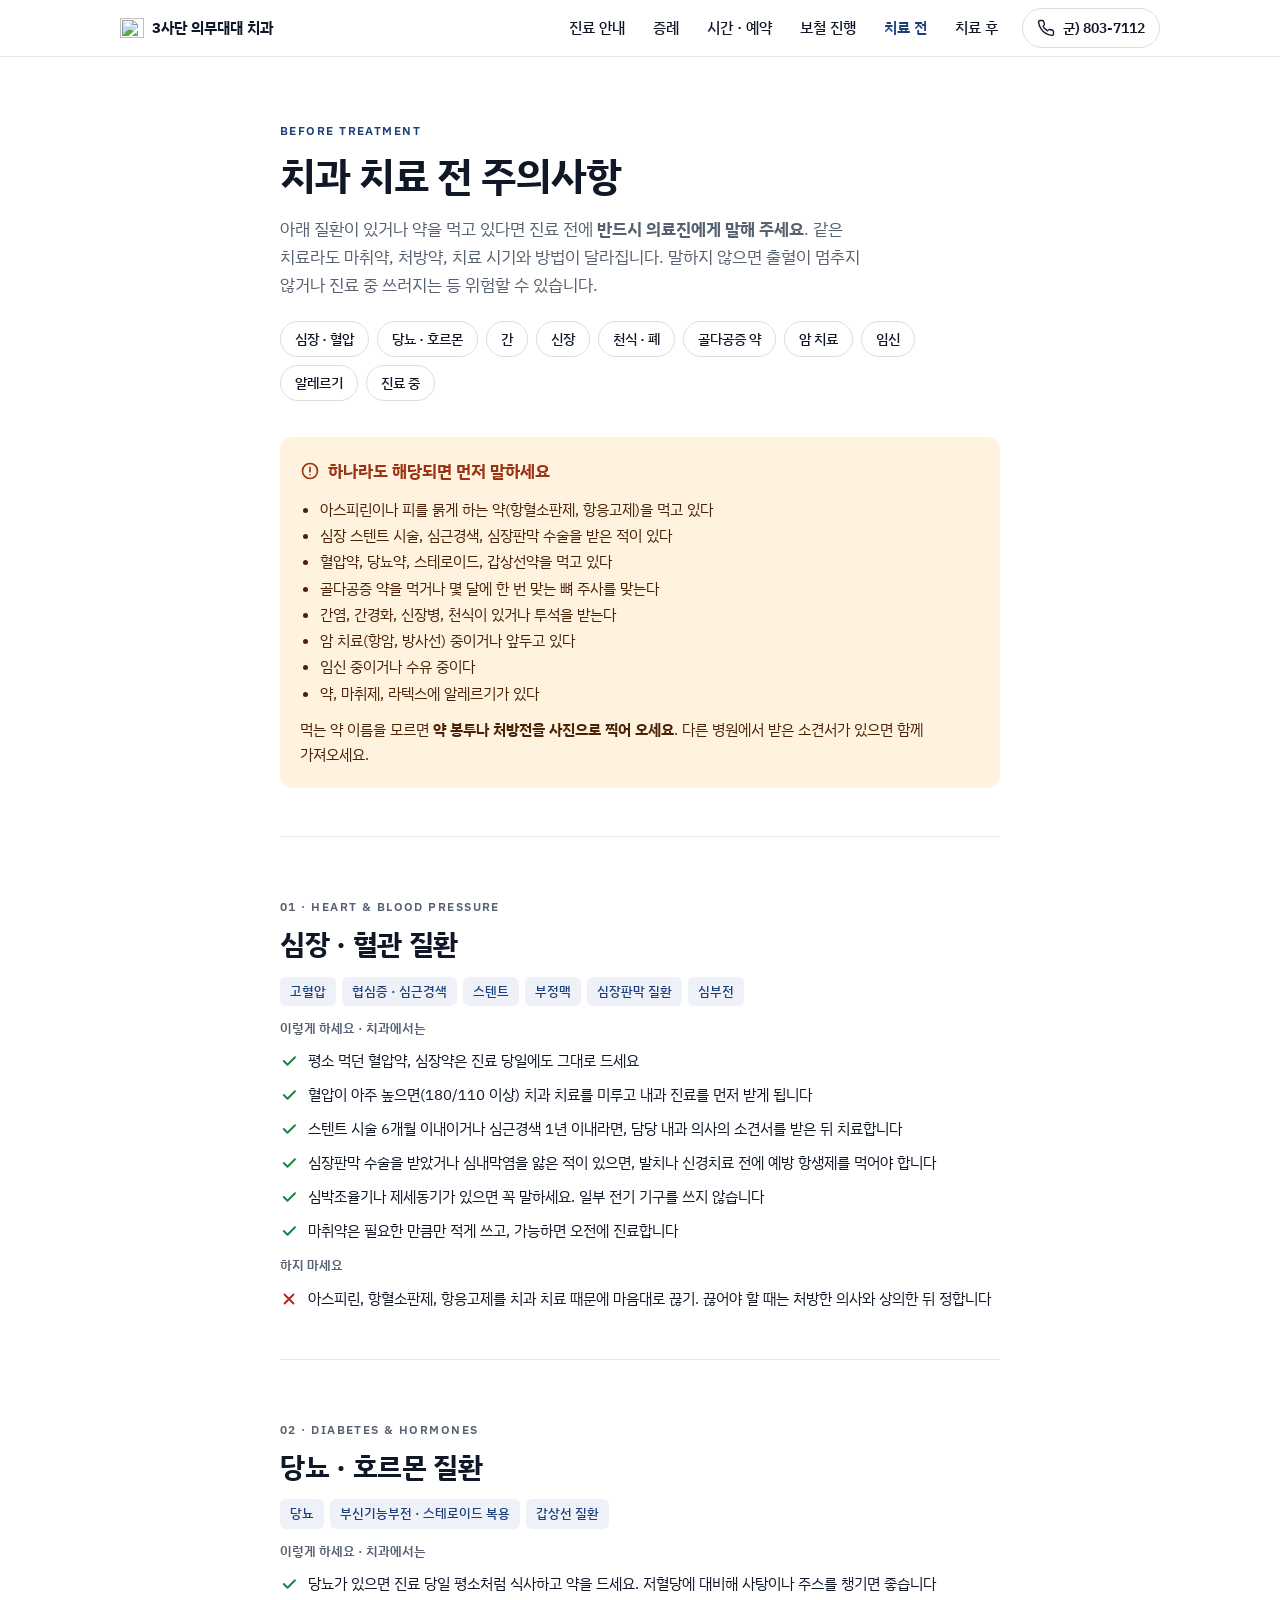
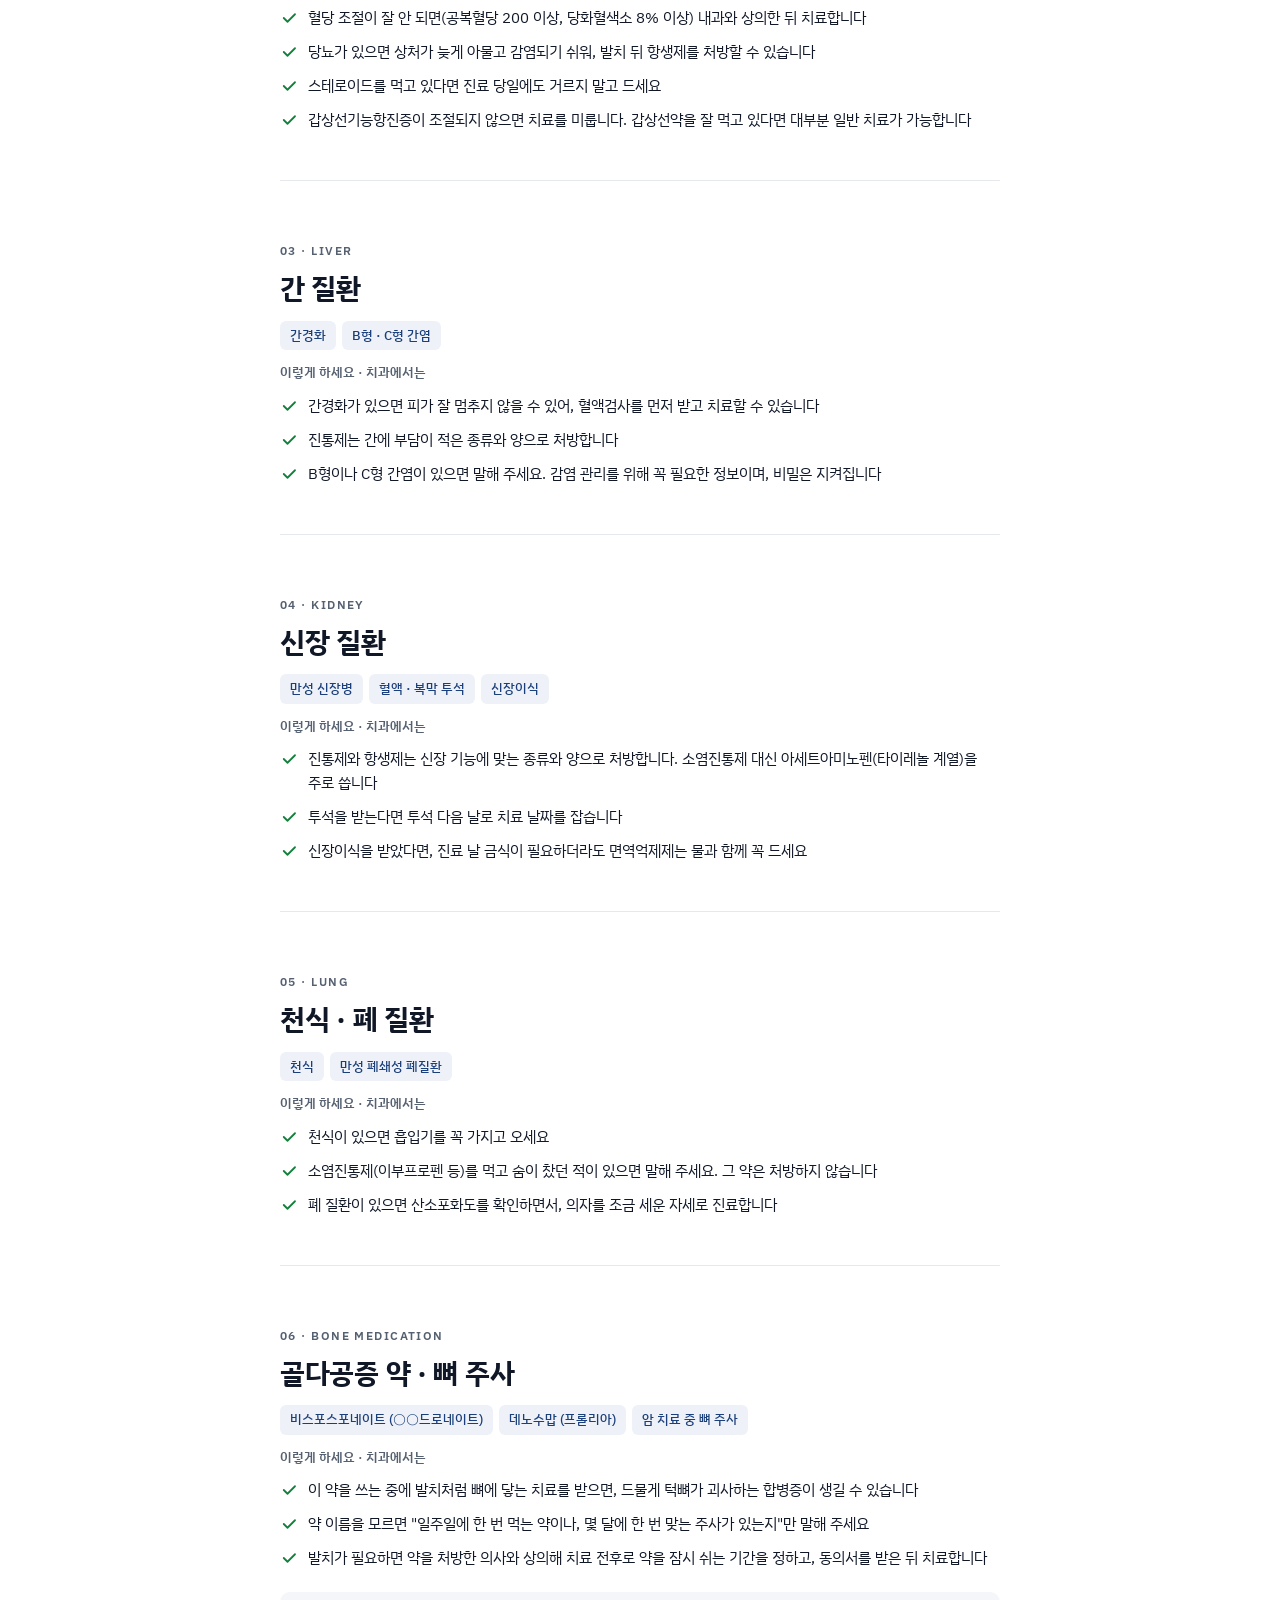
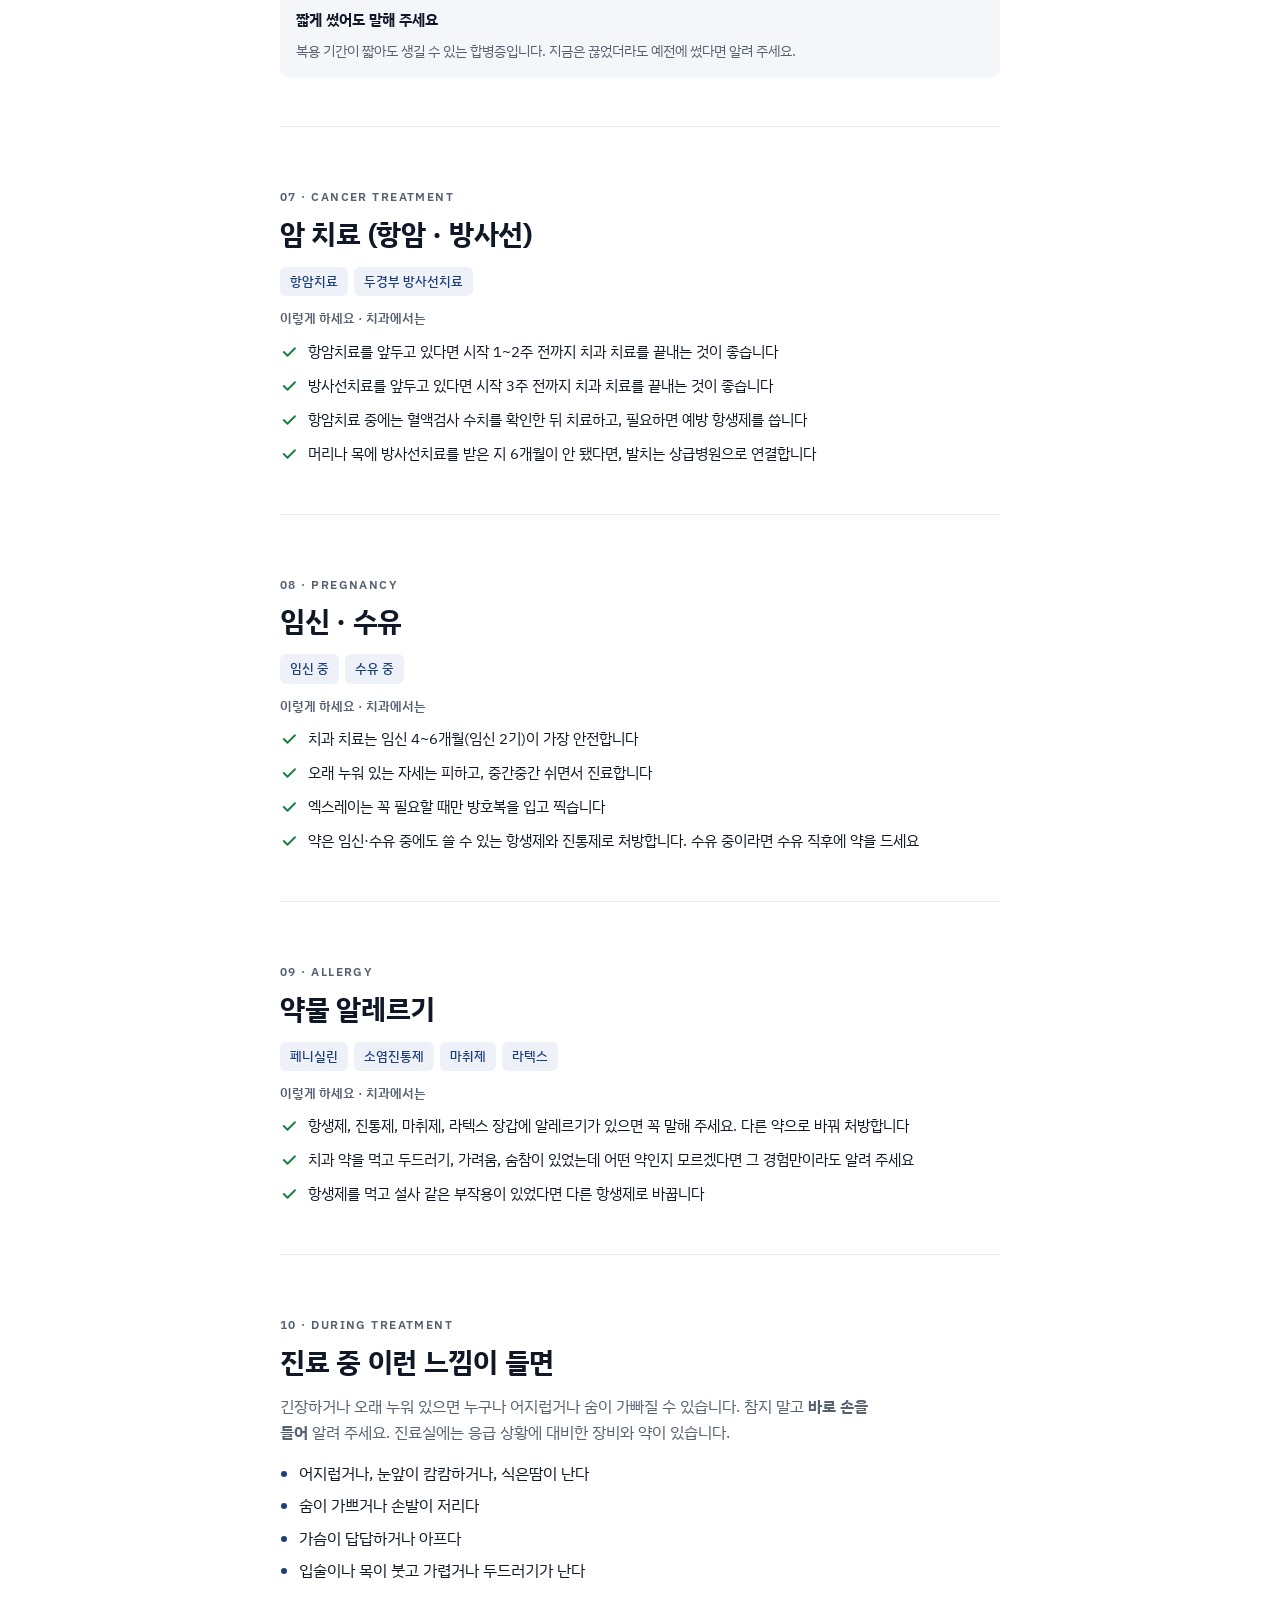
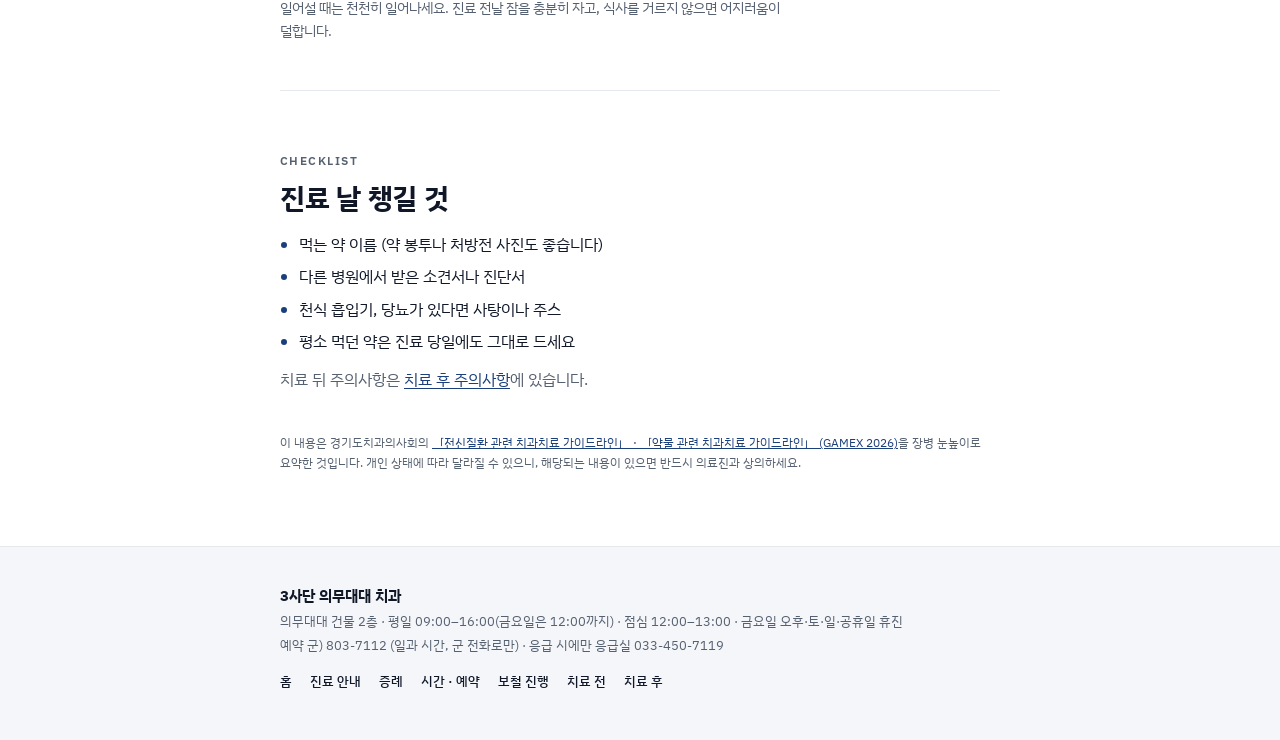
==== commit 28fc870a: "금요일 오후 휴진, 외진 버스 예약 안내, 군) 803-7112 표기 - 금요일은 09:00–12:00 오전만 진료: 진료 시간 표, 휴진 안내, 오늘 진료 상태, 달력(오전만)," ====
--- a/before.html
+++ b/before.html
@@ -18,11 +18,11 @@
 <meta property="og:locale" content="ko_KR">
 <meta property="og:title" content="치과 치료 전 주의사항 · 3사단 의무대대 치과">
 <meta property="og:description" content="고혈압, 심장질환, 당뇨, 간·신장 질환, 천식, 골다공증 약, 암 치료, 임신, 약물 알레르기가 있다면 치과 치료 전에 반드시 의료진에게 말해 주세요.">
-<meta property="og:url" content="https://wonwoo-dent.github.io/dental_clinic/before.html">
-<meta property="og:image" content="https://wonwoo-dent.github.io/dental_clinic/og.png">
+<meta property="og:url" content="https://3div-dent.github.io/before.html">
+<meta property="og:image" content="https://3div-dent.github.io/og.png">
 <meta property="og:image:width" content="1200">
 <meta property="og:image:height" content="630">
-<meta property="og:image:alt" content="3사단 의무대대 치과 · 예약은 부대 내선 7112">
+<meta property="og:image:alt" content="3사단 의무대대 치과 · 예약은 군) 803-7112">
 <meta name="twitter:card" content="summary_large_image">
 </head>
 <body>
@@ -38,7 +38,7 @@
       <a href="before.html" aria-current="page">치료 전</a>
       <a href="care.html">치료 후</a>
     </nav>
-    <a class="site-call" href="hours.html#call" aria-label="전화 예약 안내"><svg viewBox="0 0 24 24" fill="none" stroke="currentColor" stroke-width="1.8" stroke-linecap="round" stroke-linejoin="round" aria-hidden="true"><path d="M22 16.9v3a2 2 0 0 1-2.2 2 19.8 19.8 0 0 1-8.6-3.1 19.5 19.5 0 0 1-6-6A19.8 19.8 0 0 1 2.1 4.2 2 2 0 0 1 4.1 2h3a2 2 0 0 1 2 1.7c.1.9.4 1.8.7 2.7a2 2 0 0 1-.5 2.1L8 9.8a16 16 0 0 0 6 6l1.3-1.3a2 2 0 0 1 2.1-.5c.9.3 1.8.6 2.7.7a2 2 0 0 1 1.7 2z"/></svg><span>내선 7112</span></a>
+    <a class="site-call" href="hours.html#call" aria-label="전화 예약 안내"><svg viewBox="0 0 24 24" fill="none" stroke="currentColor" stroke-width="1.8" stroke-linecap="round" stroke-linejoin="round" aria-hidden="true"><path d="M22 16.9v3a2 2 0 0 1-2.2 2 19.8 19.8 0 0 1-8.6-3.1 19.5 19.5 0 0 1-6-6A19.8 19.8 0 0 1 2.1 4.2 2 2 0 0 1 4.1 2h3a2 2 0 0 1 2 1.7c.1.9.4 1.8.7 2.7a2 2 0 0 1-.5 2.1L8 9.8a16 16 0 0 0 6 6l1.3-1.3a2 2 0 0 1 2.1-.5c.9.3 1.8.6 2.7.7a2 2 0 0 1 1.7 2z"/></svg><span>군) 803-7112</span></a>
     <details class="menu">
       <summary aria-label="메뉴"><svg class="ic-open" viewBox="0 0 24 24" fill="none" stroke="currentColor" stroke-width="1.8" stroke-linecap="round" aria-hidden="true"><path d="M4 7h16M4 12h16M4 17h16"/></svg><svg class="ic-close" viewBox="0 0 24 24" fill="none" stroke="currentColor" stroke-width="1.8" stroke-linecap="round" aria-hidden="true"><path d="M6 6l12 12M18 6L6 18"/></svg></summary>
       <nav aria-label="메뉴">
@@ -239,8 +239,8 @@
 <footer class="site-footer">
   <div class="site-footer__in">
     <p class="site-footer__name">3사단 의무대대 치과</p>
-    <p>의무대대 건물 2층 · 평일 09:00–16:00 · 점심 12:00–13:00 · 토·일·공휴일 휴진</p>
-    <p>예약 부대 내선 7112 (일과 시간, 군 전화로만) · 응급 시에만 응급실 033-450-7119</p>
+    <p>의무대대 건물 2층 · 평일 09:00–16:00(금요일은 12:00까지) · 점심 12:00–13:00 · 금요일 오후·토·일·공휴일 휴진</p>
+    <p>예약 군) 803-7112 (일과 시간, 군 전화로만) · 응급 시에만 응급실 033-450-7119</p>
     <nav class="site-footer__links" aria-label="꼬리 메뉴">
       <a href="index.html">홈</a>
       <a href="clinic.html">진료 안내</a>
--- a/style.css
+++ b/style.css
@@ -182,6 +182,7 @@
 
 /* ---------- 홈: 바로가기 타일 ---------- */
 .tiles { display: grid; grid-template-columns: repeat(2, minmax(0, 1fr)); gap: 10px; }
+.tiles > .tile:last-child:nth-child(odd) { grid-column: 1 / -1; min-height: 0; flex-direction: row; align-items: center; justify-content: flex-start; gap: 14px; }
 .tile { display: flex; flex-direction: column; justify-content: space-between; gap: 20px; min-height: 120px; padding: 16px; border: 1px solid var(--line); border-radius: var(--radius); color: var(--ink); text-decoration: none; }
 .tile:hover { border-color: var(--ink); color: var(--ink); }
 .tile svg { width: 22px; height: 22px; color: var(--accent); }
@@ -321,7 +322,9 @@
 @media (min-width: 900px) {
   .intro { padding-top: 64px; }
   .callcard, .contact { padding: 32px; }
-  .tiles { grid-template-columns: repeat(4, minmax(0, 1fr)); }
+  .tiles { grid-template-columns: repeat(3, minmax(0, 1fr)); }
+  .tiles > .tile:last-child:nth-child(odd) { grid-column: auto; min-height: 120px; flex-direction: column; align-items: stretch; justify-content: space-between; gap: 20px; }
+  .tiles > .tile:last-child:nth-child(3n+2) { grid-column: span 2; }
 }
 @media (max-width: 899px) {
   .site-nav, .site-call span { display: none; }
@@ -417,3 +420,4 @@
 .softbox--accent { background: var(--accent-soft); }
 .softbox--accent b { color: var(--accent); }
 .softbox p b { display: inline; color: var(--ink); }
+.intro .copyright { margin-top: 12px; padding: 10px 12px; max-width: 36em; background: var(--soft); border-radius: 8px; font-size: 13px; line-height: 1.6; color: var(--muted); }
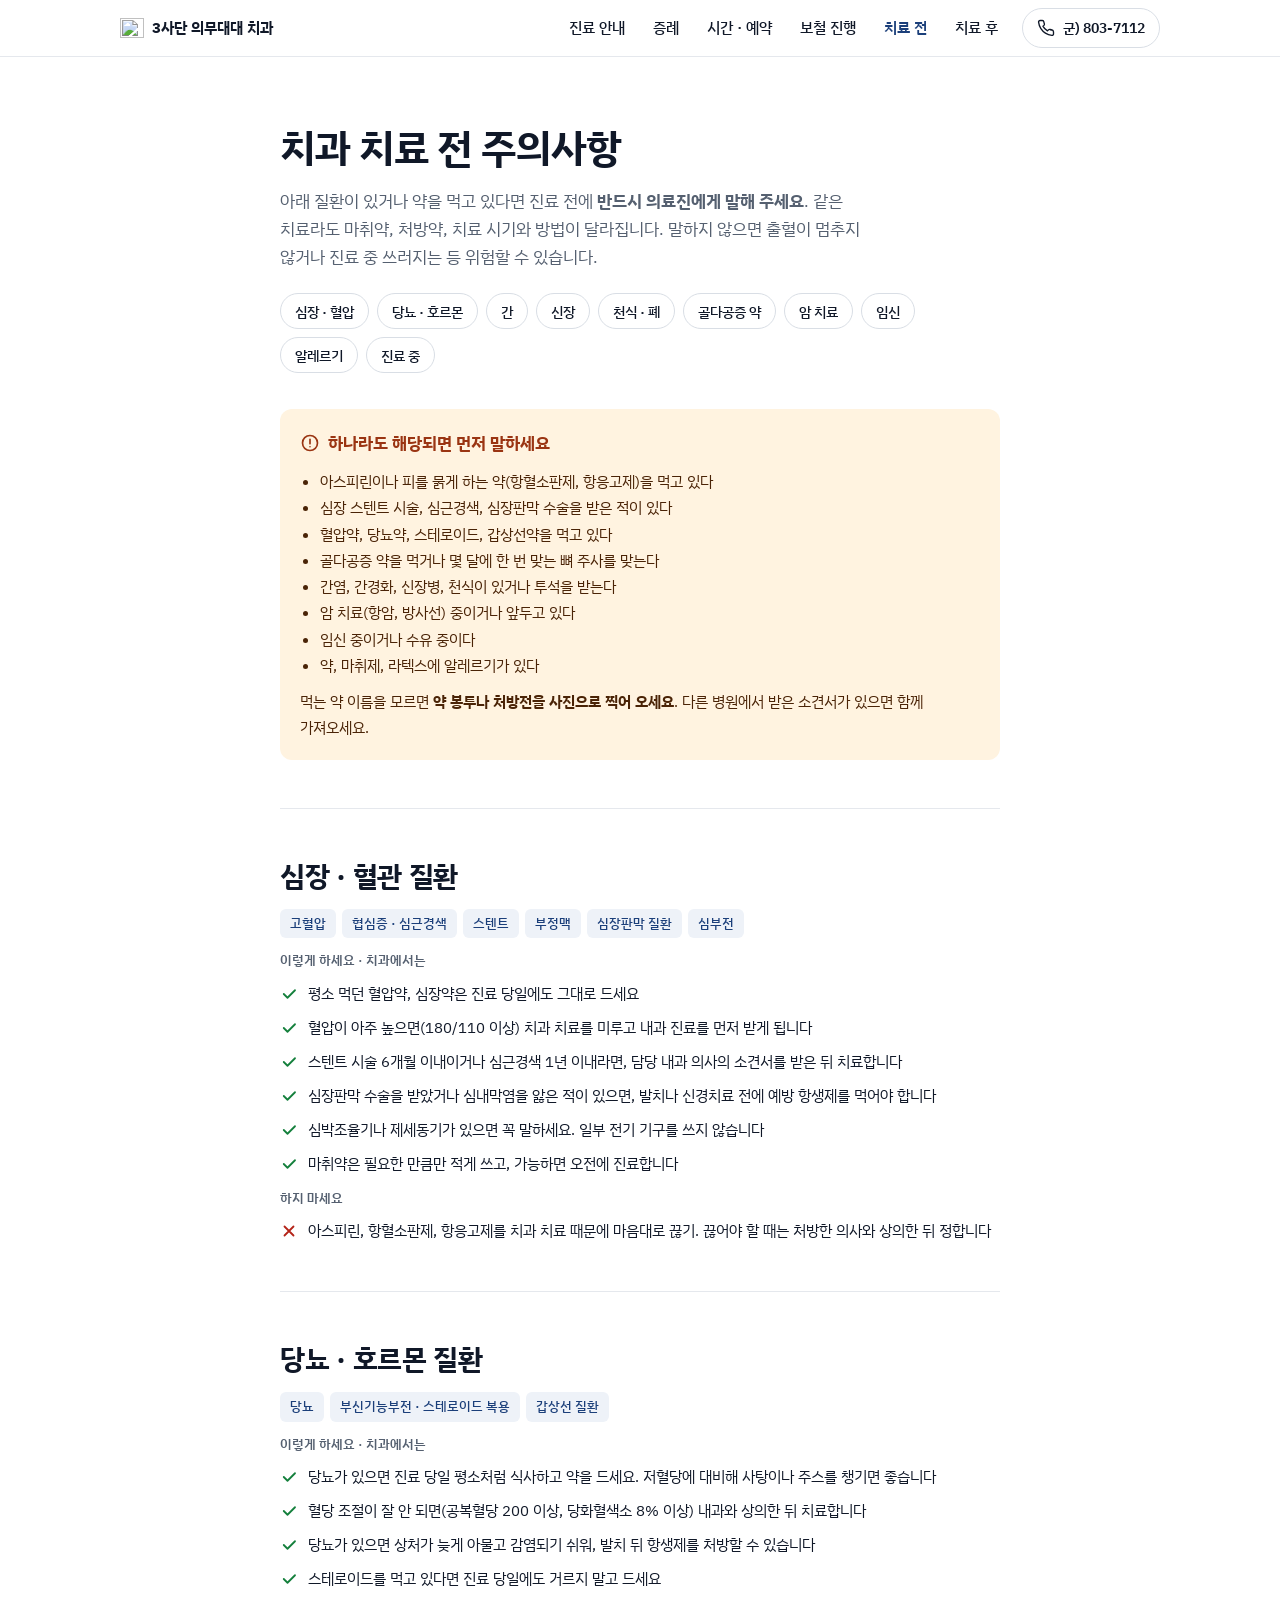
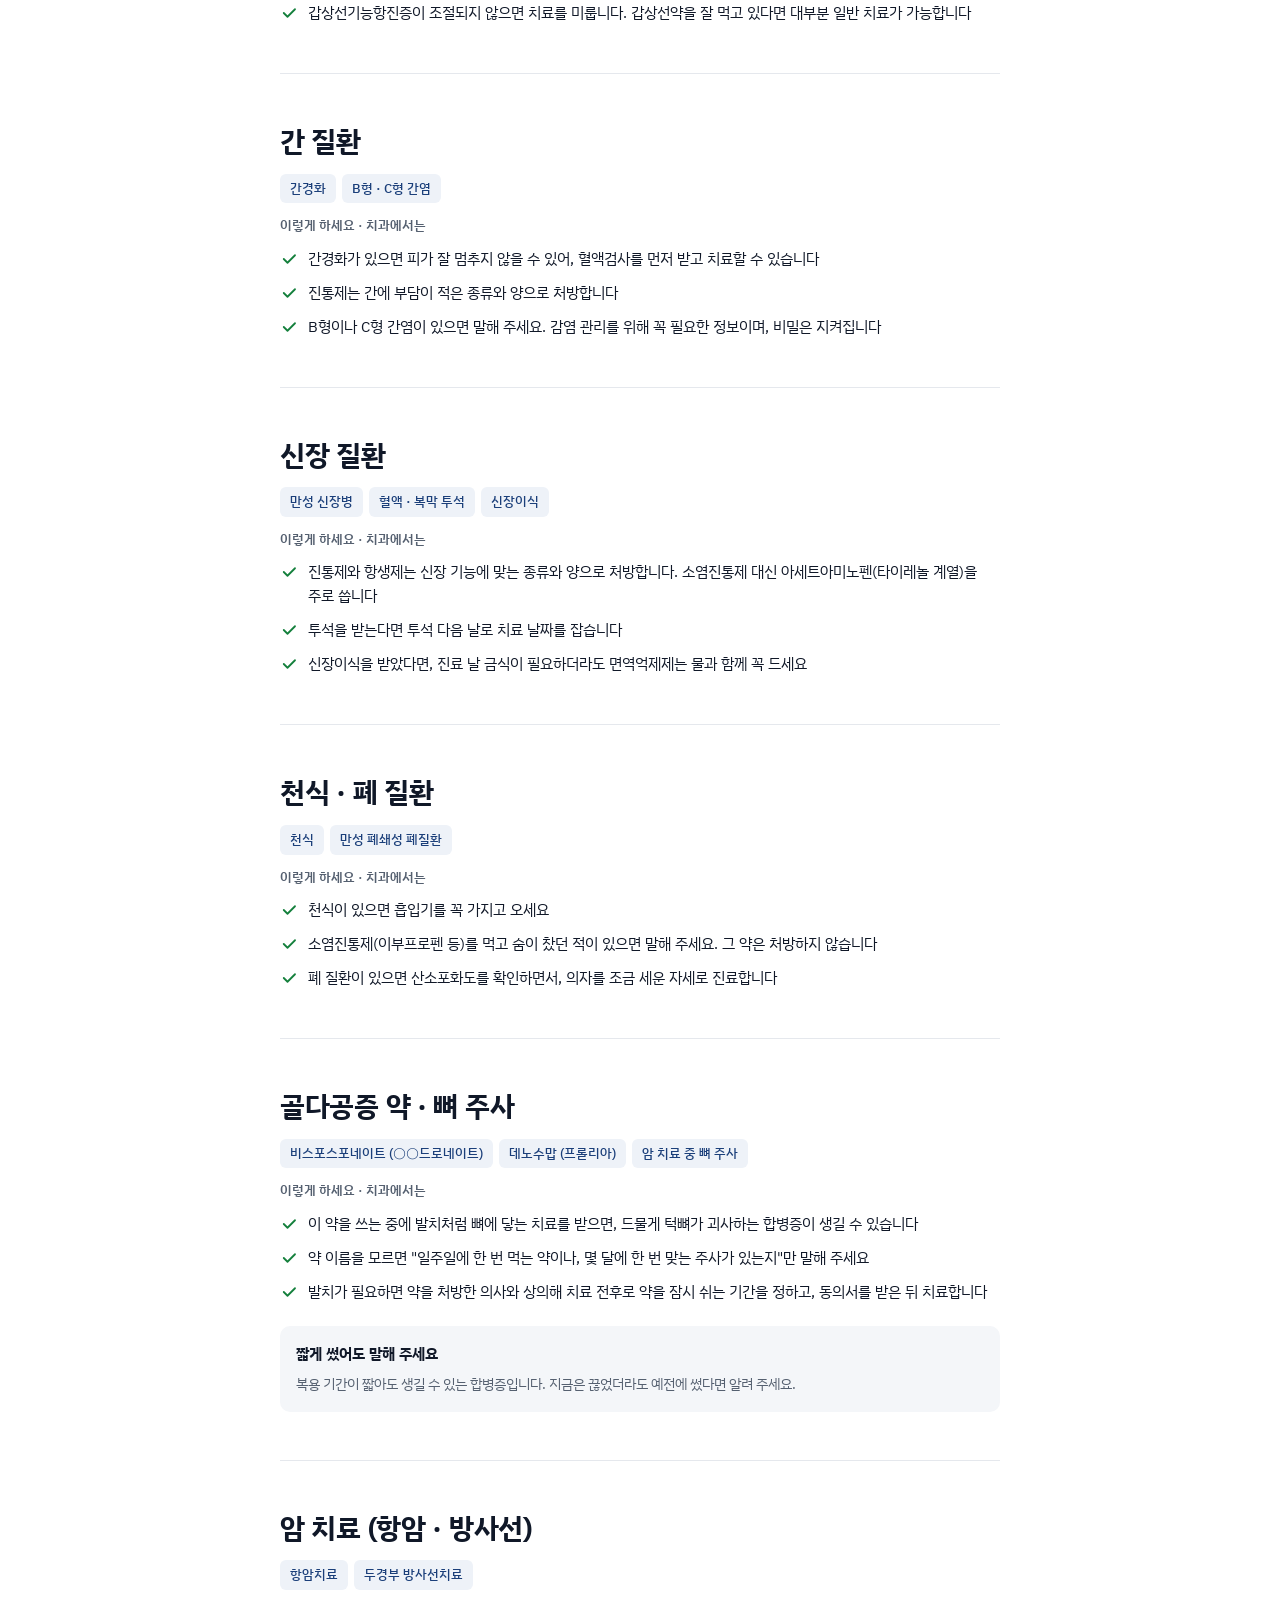
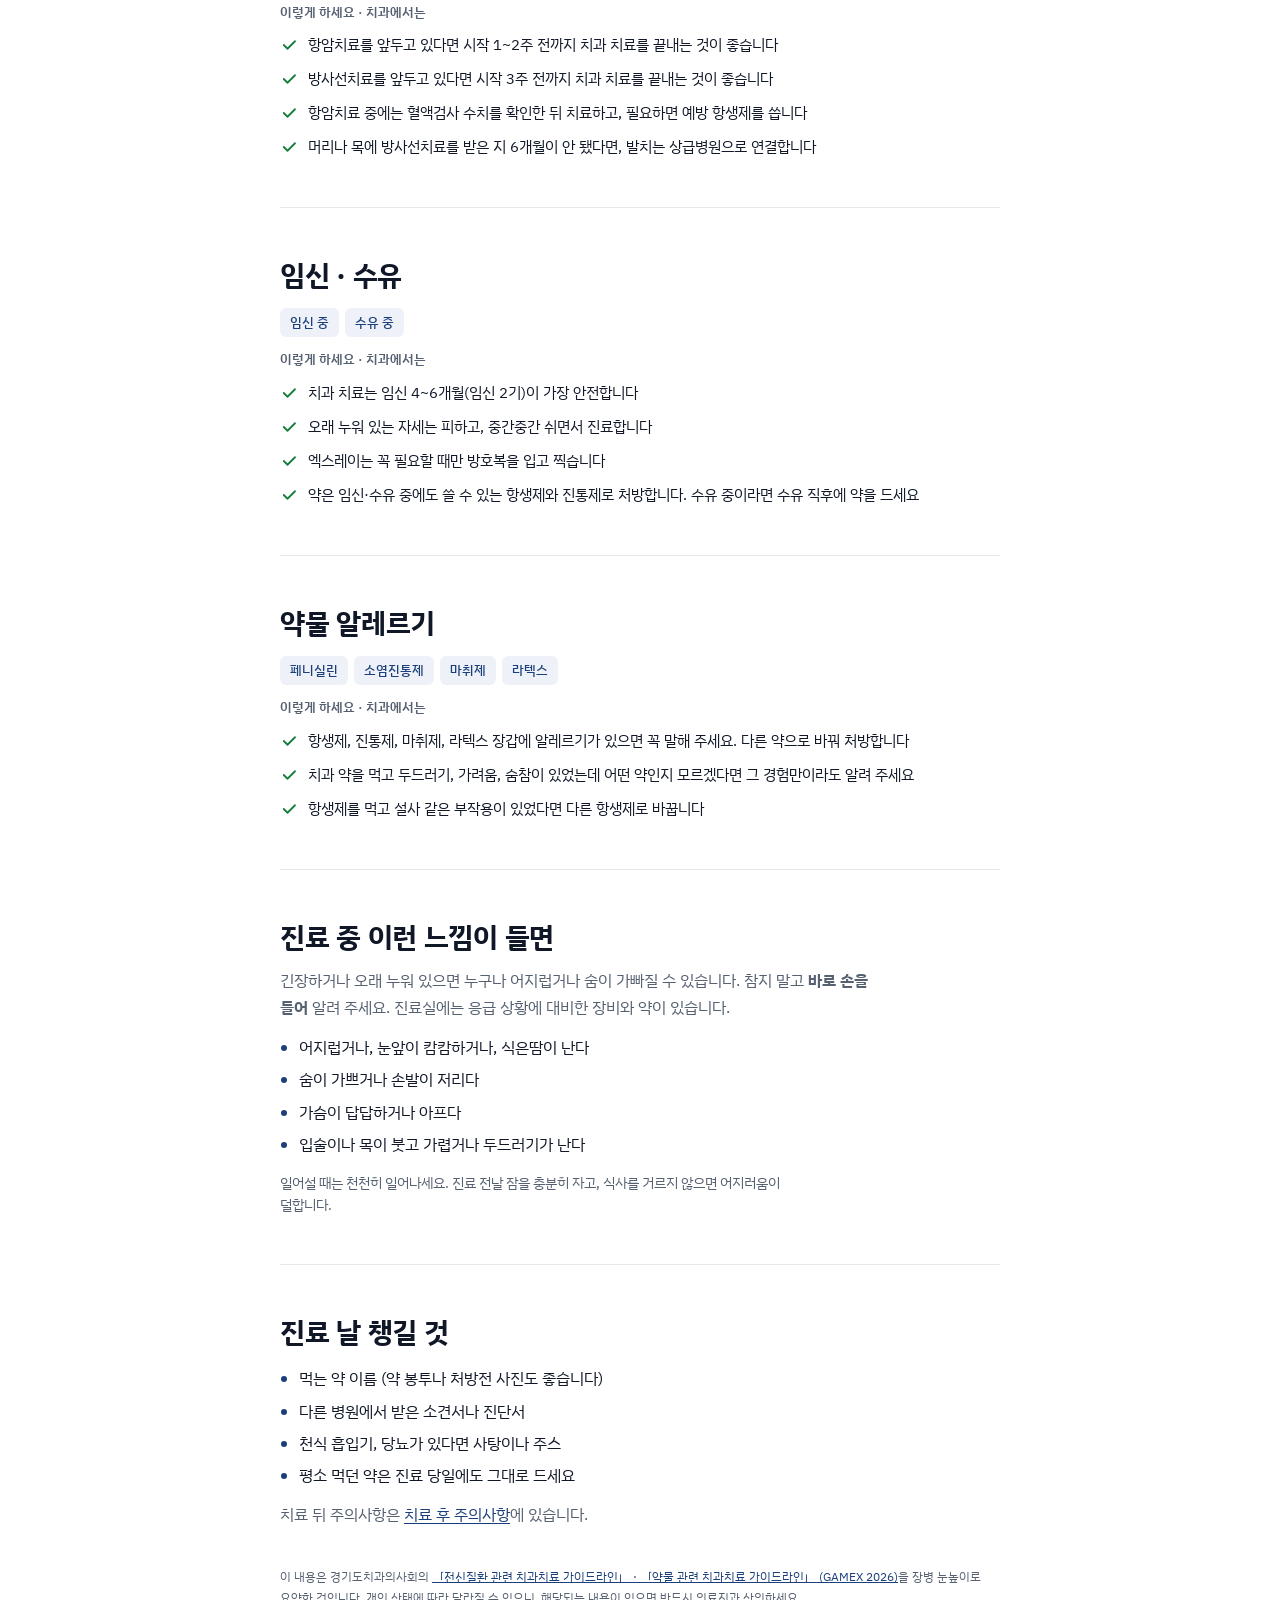
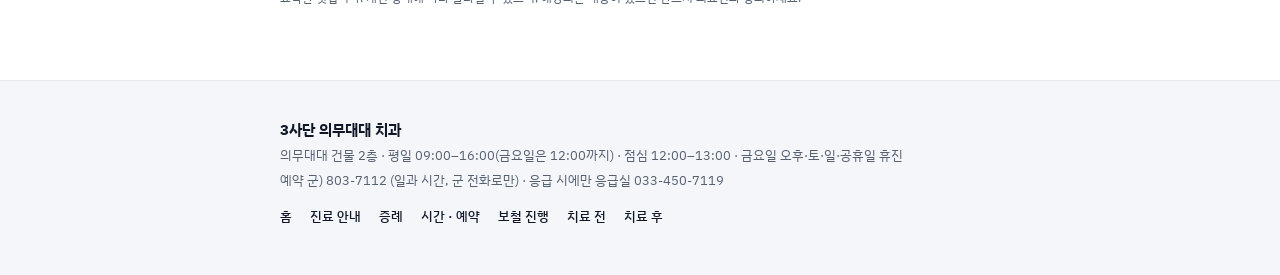
==== commit 8bfd9d72: "제목 위 영문 라벨 삭제, 의견함 안내 문구 색 대비 개선 - 모든 페이지에서 제목 위에 따로 놓인 영문 소제목("Doctors", "01 · Prevention" 등)을   지웠" ====
--- a/before.html
+++ b/before.html
@@ -57,7 +57,6 @@
 
 <main class="page" id="main">
   <section class="intro" aria-labelledby="page-title">
-    <p class="eb eb--accent">Before treatment</p>
     <h1 id="page-title">치과 치료 전 주의사항</h1>
     <p class="lead">아래 질환이 있거나 약을 먹고 있다면 진료 전에 <b>반드시 의료진에게 말해 주세요</b>. 같은 치료라도 마취약, 처방약, 치료 시기와 방법이 달라집니다. 말하지 않으면 출혈이 멈추지 않거나 진료 중 쓰러지는 등 위험할 수 있습니다.</p>
     <nav class="chips" aria-label="질환별 바로가기">
@@ -90,7 +89,6 @@
   </section>
 
   <section class="block" id="heart" aria-labelledby="heart-title">
-    <p class="eb">01 · Heart &amp; blood pressure</p>
     <h2 class="block-title" id="heart-title">심장 · 혈관 질환</h2>
     <div class="tags"><span class="tag">고혈압</span><span class="tag">협심증 · 심근경색</span><span class="tag">스텐트</span><span class="tag">부정맥</span><span class="tag">심장판막 질환</span><span class="tag">심부전</span></div>
     <p class="sub">이렇게 하세요 · 치과에서는</p>
@@ -109,7 +107,6 @@
   </section>
 
   <section class="block" id="endocrine" aria-labelledby="endocrine-title">
-    <p class="eb">02 · Diabetes &amp; hormones</p>
     <h2 class="block-title" id="endocrine-title">당뇨 · 호르몬 질환</h2>
     <div class="tags"><span class="tag">당뇨</span><span class="tag">부신기능부전 · 스테로이드 복용</span><span class="tag">갑상선 질환</span></div>
     <p class="sub">이렇게 하세요 · 치과에서는</p>
@@ -123,7 +120,6 @@
   </section>
 
   <section class="block" id="liver" aria-labelledby="liver-title">
-    <p class="eb">03 · Liver</p>
     <h2 class="block-title" id="liver-title">간 질환</h2>
     <div class="tags"><span class="tag">간경화</span><span class="tag">B형 · C형 간염</span></div>
     <p class="sub">이렇게 하세요 · 치과에서는</p>
@@ -135,7 +131,6 @@
   </section>
 
   <section class="block" id="kidney" aria-labelledby="kidney-title">
-    <p class="eb">04 · Kidney</p>
     <h2 class="block-title" id="kidney-title">신장 질환</h2>
     <div class="tags"><span class="tag">만성 신장병</span><span class="tag">혈액 · 복막 투석</span><span class="tag">신장이식</span></div>
     <p class="sub">이렇게 하세요 · 치과에서는</p>
@@ -147,7 +142,6 @@
   </section>
 
   <section class="block" id="lung" aria-labelledby="lung-title">
-    <p class="eb">05 · Lung</p>
     <h2 class="block-title" id="lung-title">천식 · 폐 질환</h2>
     <div class="tags"><span class="tag">천식</span><span class="tag">만성 폐쇄성 폐질환</span></div>
     <p class="sub">이렇게 하세요 · 치과에서는</p>
@@ -159,7 +153,6 @@
   </section>
 
   <section class="block" id="bone" aria-labelledby="bone-title">
-    <p class="eb">06 · Bone medication</p>
     <h2 class="block-title" id="bone-title">골다공증 약 · 뼈 주사</h2>
     <div class="tags"><span class="tag">비스포스포네이트 (○○드로네이트)</span><span class="tag">데노수맙 (프롤리아)</span><span class="tag">암 치료 중 뼈 주사</span></div>
     <p class="sub">이렇게 하세요 · 치과에서는</p>
@@ -172,7 +165,6 @@
   </section>
 
   <section class="block" id="cancer" aria-labelledby="cancer-title">
-    <p class="eb">07 · Cancer treatment</p>
     <h2 class="block-title" id="cancer-title">암 치료 (항암 · 방사선)</h2>
     <div class="tags"><span class="tag">항암치료</span><span class="tag">두경부 방사선치료</span></div>
     <p class="sub">이렇게 하세요 · 치과에서는</p>
@@ -185,7 +177,6 @@
   </section>
 
   <section class="block" id="pregnancy" aria-labelledby="pregnancy-title">
-    <p class="eb">08 · Pregnancy</p>
     <h2 class="block-title" id="pregnancy-title">임신 · 수유</h2>
     <div class="tags"><span class="tag">임신 중</span><span class="tag">수유 중</span></div>
     <p class="sub">이렇게 하세요 · 치과에서는</p>
@@ -198,7 +189,6 @@
   </section>
 
   <section class="block" id="allergy" aria-labelledby="allergy-title">
-    <p class="eb">09 · Allergy</p>
     <h2 class="block-title" id="allergy-title">약물 알레르기</h2>
     <div class="tags"><span class="tag">페니실린</span><span class="tag">소염진통제</span><span class="tag">마취제</span><span class="tag">라텍스</span></div>
     <p class="sub">이렇게 하세요 · 치과에서는</p>
@@ -210,7 +200,6 @@
   </section>
 
   <section class="block" id="during" aria-labelledby="during-title">
-    <p class="eb">10 · During treatment</p>
     <h2 class="block-title" id="during-title">진료 중 이런 느낌이 들면</h2>
     <p class="text">긴장하거나 오래 누워 있으면 누구나 어지럽거나 숨이 가빠질 수 있습니다. 참지 말고 <b>바로 손을 들어</b> 알려 주세요. 진료실에는 응급 상황에 대비한 장비와 약이 있습니다.</p>
     <ul class="plain">
@@ -223,7 +212,6 @@
   </section>
 
   <section class="block" id="bring" aria-labelledby="bring-title">
-    <p class="eb">Checklist</p>
     <h2 class="block-title" id="bring-title">진료 날 챙길 것</h2>
     <ul class="plain">
       <li>먹는 약 이름 (약 봉투나 처방전 사진도 좋습니다)</li>
--- a/style.css
+++ b/style.css
@@ -50,7 +50,6 @@
 
 /* 영문 대문자 작은 라벨 */
 .eb { margin: 0 0 8px; font-family: var(--font-eb); font-size: 12px; font-weight: 600; letter-spacing: 0.12em; text-transform: uppercase; color: var(--muted); }
-.eb--accent { color: var(--accent); }
 
 /* ---------- 헤더 ---------- */
 .site-header { position: sticky; top: 0; z-index: 20; background: rgba(255, 255, 255, 0.95); border-bottom: 1px solid var(--line); backdrop-filter: saturate(1.4) blur(8px); -webkit-backdrop-filter: saturate(1.4) blur(8px); }
@@ -149,9 +148,8 @@
 /* ---------- 전화 스크립트 카드 (어두운 면) ---------- */
 .callcard { margin-top: 56px; padding: 24px 20px; background: var(--dark); color: #fff; border-radius: var(--radius); }
 .block .callcard, .callcard--inline { margin-top: 20px; }
-.callcard h3.callcard__title { margin-top: 10px; }
-.callcard .eb { margin: 0; color: var(--dark-label); }
-.callcard__title { margin-top: 10px; font-size: 20px; font-weight: 700; line-height: 1.35; }
+.callcard h3.callcard__title { margin-top: 0; }
+.callcard__title { margin-top: 0; font-size: 20px; font-weight: 700; line-height: 1.35; }
 .callcard__note { margin-top: 8px; font-size: 14px; line-height: 1.6; color: var(--dark-text); }
 .callcard__list { margin-top: 18px; display: grid; grid-template-columns: 76px minmax(0, 1fr); row-gap: 10px; font-size: 15px; }
 .callcard__list dt { color: var(--dark-label); }
@@ -269,7 +267,7 @@
 .fb { display: grid; gap: 10px; margin-top: 18px; }
 .fb__label { font-size: 14px; font-weight: 600; }
 .fb__field { width: 100%; min-height: 8.5rem; padding: 12px 14px; border: 1px solid var(--line-strong); border-radius: 8px; background: #fff; font-size: 16px; line-height: 1.55; resize: vertical; }
-.fb__field::placeholder { color: #8a94a3; }
+.fb__field::placeholder { color: var(--muted); }
 .fb__row { display: flex; flex-wrap: wrap; align-items: center; gap: 10px 16px; }
 .fb__done { margin-top: 12px; padding: 14px 16px; background: var(--accent-soft); border-radius: 8px; font-size: 15px; }
 .fb.is-sending .button { opacity: 0.6; pointer-events: none; }
@@ -382,7 +380,7 @@
 .why li { padding: 14px 0; border-bottom: 1px solid var(--line); font-size: 15px; line-height: 1.6; }
 .notice { margin-top: 40px; font-size: 12px; line-height: 1.7; color: var(--muted); }
 @media (max-width: 380px) { .specialist__steps b { font-size: 14px; } }
-.contact .contact__lead { margin-top: 10px; font-size: 18px; font-weight: 700; line-height: 1.45; color: #fff; }
+.contact .contact__lead { margin-top: 0; font-size: 18px; font-weight: 700; line-height: 1.45; color: #fff; }
 .addcal__buttons { margin-top: 14px; display: grid; grid-template-columns: minmax(0, 1fr) minmax(0, 1fr); gap: 8px; }
 .addcal__buttons .button { margin-top: 0; width: 100%; }
 .addcal__kakao { margin-bottom: 14px; padding: 12px 14px; background: var(--warn-bg); border-radius: 8px; font-size: 14px; line-height: 1.6; color: var(--warn-text); }
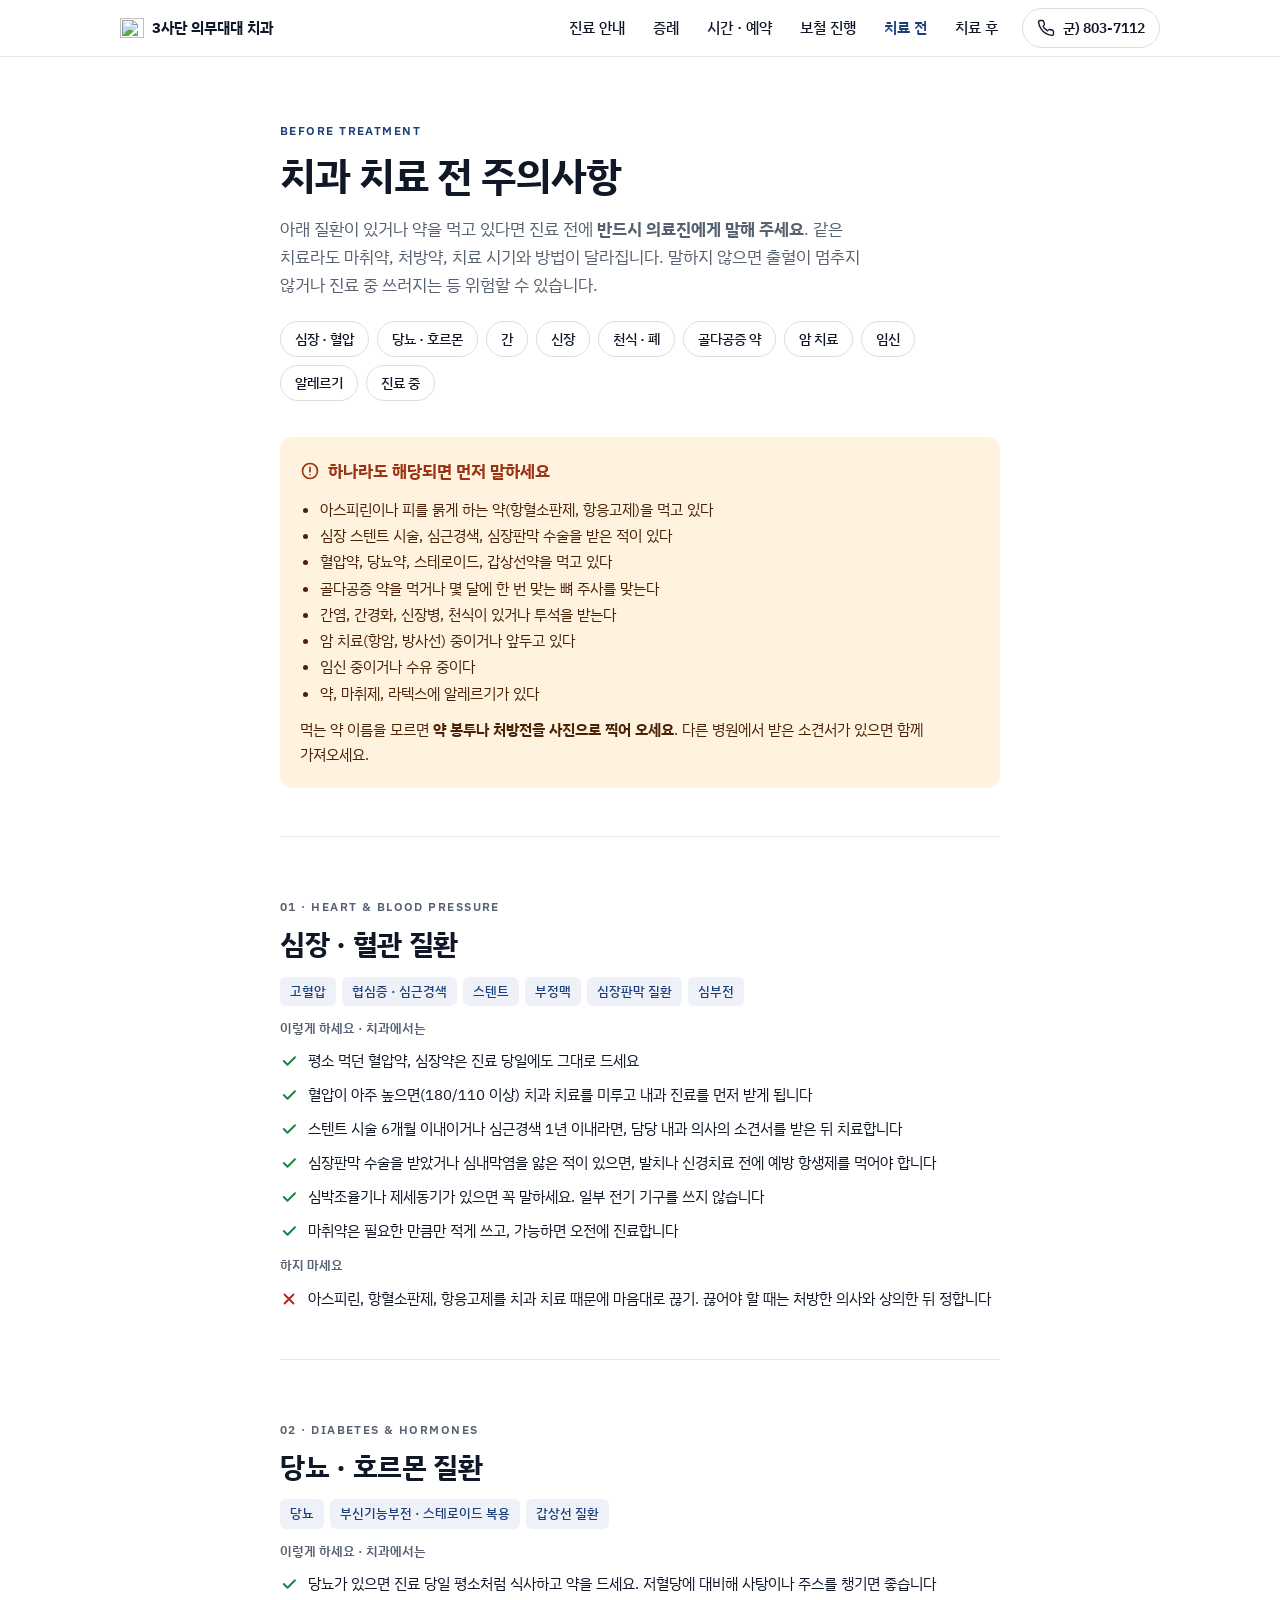
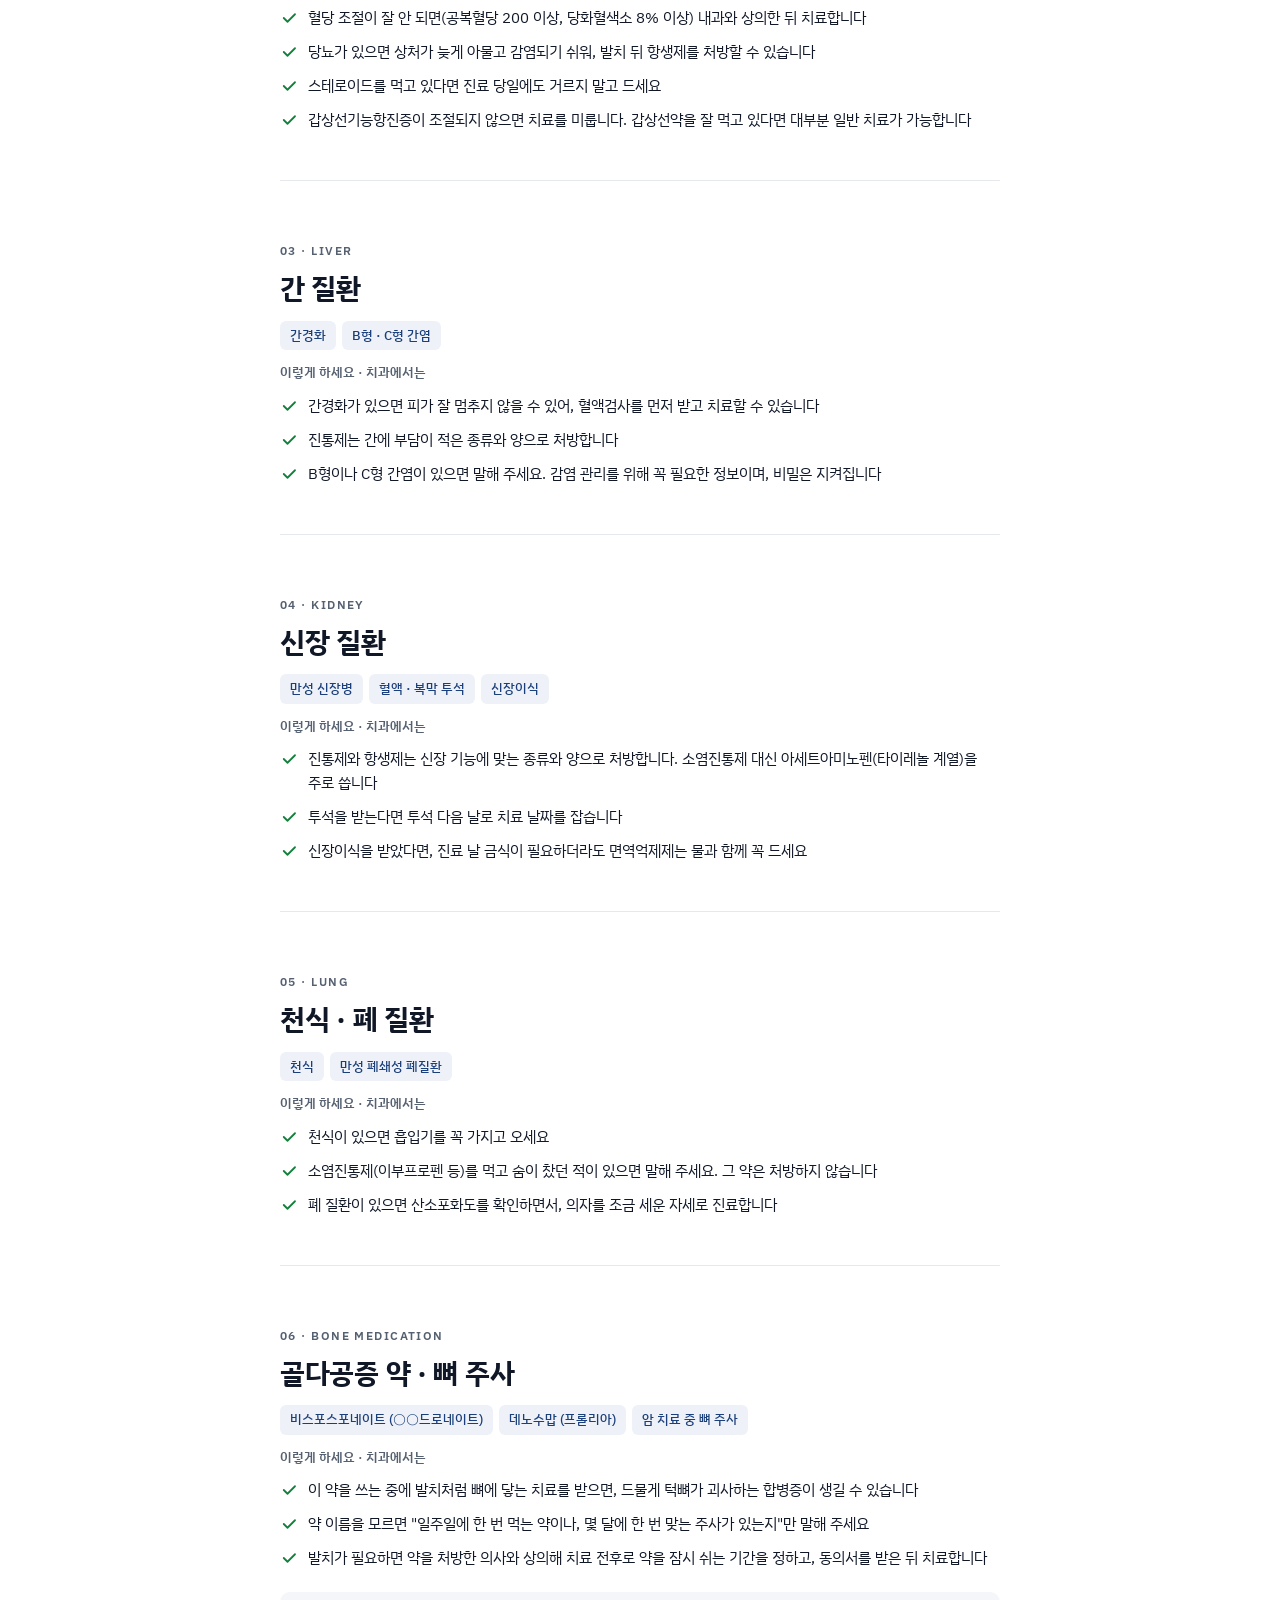
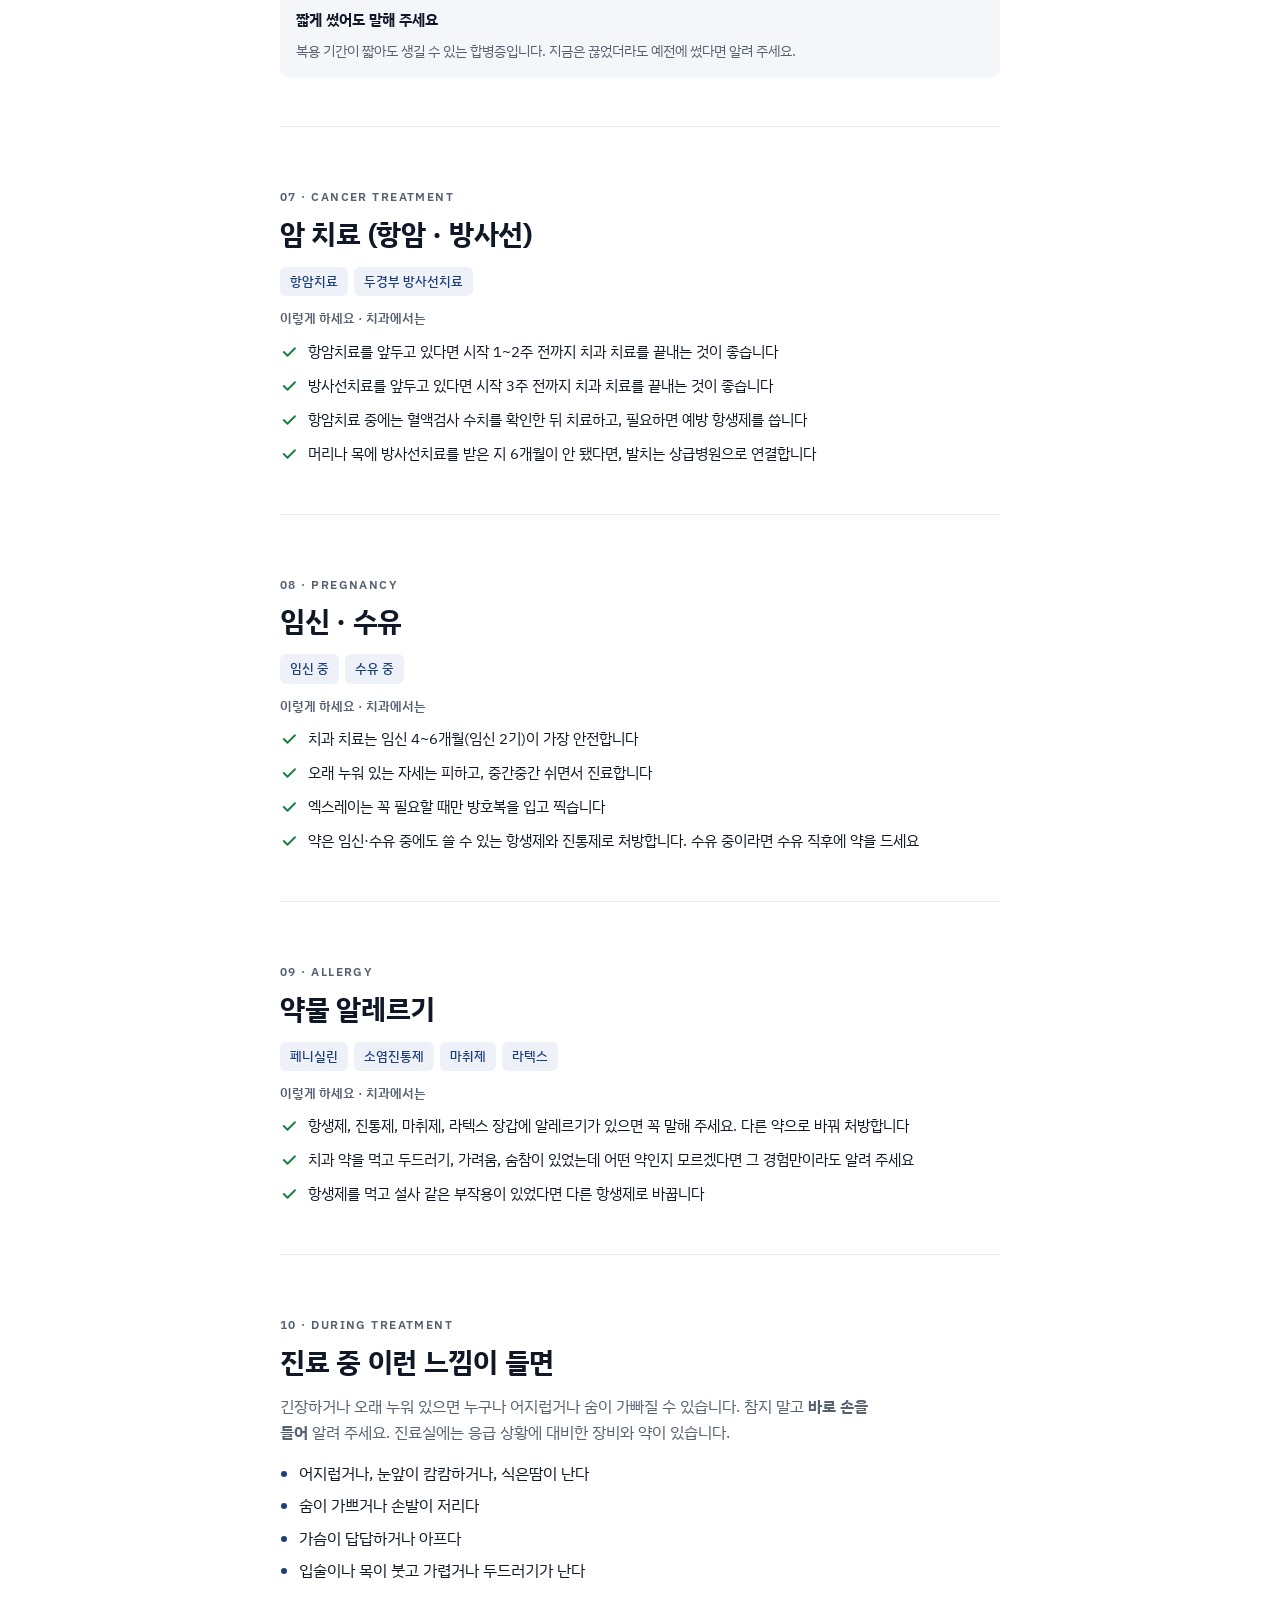
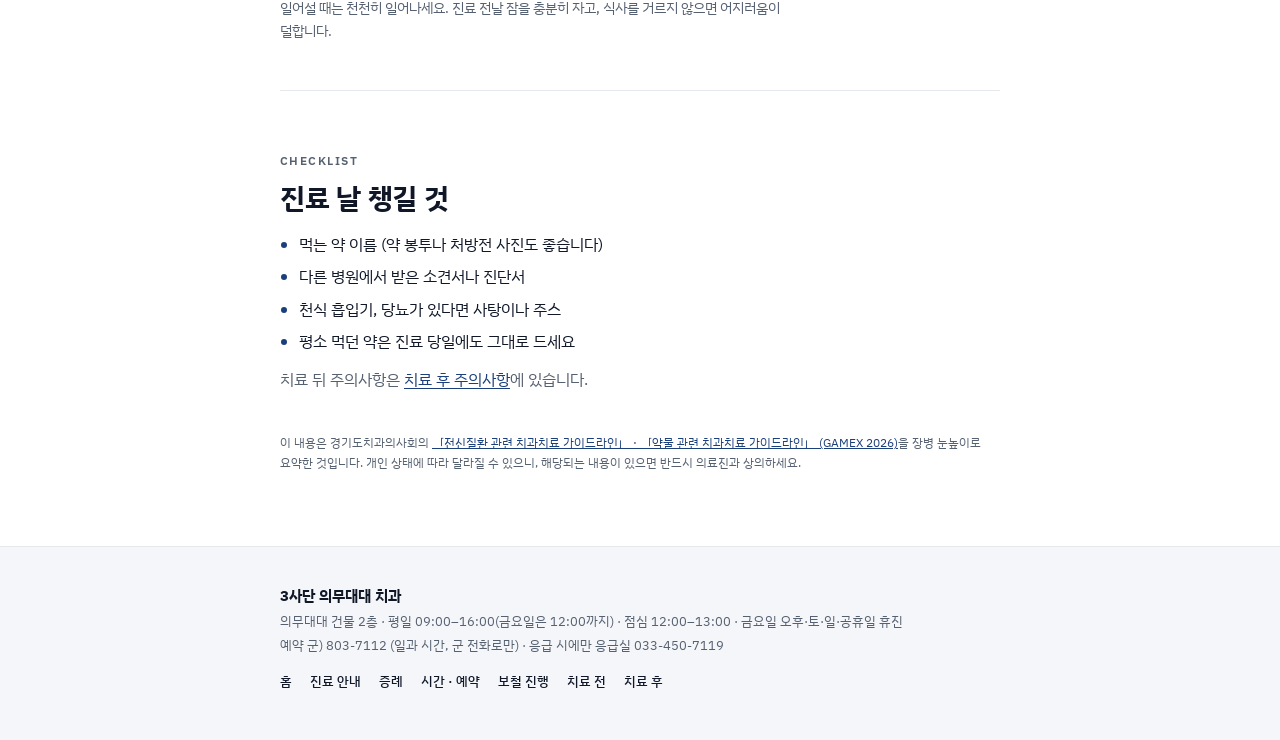
==== commit 26972690: "카카오톡에서 열면 휴대폰 기본 브라우저로 다시 열기 - 카카오톡 인앱 브라우저로 열리면 한 번 자동으로 사파리·기본 브라우저로 넘김 (kakaotalk://web/openExter" ====
--- a/before.html
+++ b/before.html
@@ -10,6 +10,7 @@
 <meta name="theme-color" content="#ffffff">
 <link rel="icon" href="mark.svg" type="image/svg+xml">
 <link rel="stylesheet" href="style.css">
+<script src="external.js"></script>
 
 <title>치과 치료 전 주의사항 · 3사단 의무대대 치과</title>
 <meta name="description" content="고혈압, 심장질환, 당뇨, 간·신장 질환, 천식, 골다공증 약, 암 치료, 임신, 약물 알레르기가 있다면 치과 치료 전에 반드시 의료진에게 말해 주세요.">
@@ -57,6 +58,7 @@
 
 <main class="page" id="main">
   <section class="intro" aria-labelledby="page-title">
+    <p class="eb eb--accent">Before treatment</p>
     <h1 id="page-title">치과 치료 전 주의사항</h1>
     <p class="lead">아래 질환이 있거나 약을 먹고 있다면 진료 전에 <b>반드시 의료진에게 말해 주세요</b>. 같은 치료라도 마취약, 처방약, 치료 시기와 방법이 달라집니다. 말하지 않으면 출혈이 멈추지 않거나 진료 중 쓰러지는 등 위험할 수 있습니다.</p>
     <nav class="chips" aria-label="질환별 바로가기">
@@ -89,6 +91,7 @@
   </section>
 
   <section class="block" id="heart" aria-labelledby="heart-title">
+    <p class="eb">01 · Heart &amp; blood pressure</p>
     <h2 class="block-title" id="heart-title">심장 · 혈관 질환</h2>
     <div class="tags"><span class="tag">고혈압</span><span class="tag">협심증 · 심근경색</span><span class="tag">스텐트</span><span class="tag">부정맥</span><span class="tag">심장판막 질환</span><span class="tag">심부전</span></div>
     <p class="sub">이렇게 하세요 · 치과에서는</p>
@@ -107,6 +110,7 @@
   </section>
 
   <section class="block" id="endocrine" aria-labelledby="endocrine-title">
+    <p class="eb">02 · Diabetes &amp; hormones</p>
     <h2 class="block-title" id="endocrine-title">당뇨 · 호르몬 질환</h2>
     <div class="tags"><span class="tag">당뇨</span><span class="tag">부신기능부전 · 스테로이드 복용</span><span class="tag">갑상선 질환</span></div>
     <p class="sub">이렇게 하세요 · 치과에서는</p>
@@ -120,6 +124,7 @@
   </section>
 
   <section class="block" id="liver" aria-labelledby="liver-title">
+    <p class="eb">03 · Liver</p>
     <h2 class="block-title" id="liver-title">간 질환</h2>
     <div class="tags"><span class="tag">간경화</span><span class="tag">B형 · C형 간염</span></div>
     <p class="sub">이렇게 하세요 · 치과에서는</p>
@@ -131,6 +136,7 @@
   </section>
 
   <section class="block" id="kidney" aria-labelledby="kidney-title">
+    <p class="eb">04 · Kidney</p>
     <h2 class="block-title" id="kidney-title">신장 질환</h2>
     <div class="tags"><span class="tag">만성 신장병</span><span class="tag">혈액 · 복막 투석</span><span class="tag">신장이식</span></div>
     <p class="sub">이렇게 하세요 · 치과에서는</p>
@@ -142,6 +148,7 @@
   </section>
 
   <section class="block" id="lung" aria-labelledby="lung-title">
+    <p class="eb">05 · Lung</p>
     <h2 class="block-title" id="lung-title">천식 · 폐 질환</h2>
     <div class="tags"><span class="tag">천식</span><span class="tag">만성 폐쇄성 폐질환</span></div>
     <p class="sub">이렇게 하세요 · 치과에서는</p>
@@ -153,6 +160,7 @@
   </section>
 
   <section class="block" id="bone" aria-labelledby="bone-title">
+    <p class="eb">06 · Bone medication</p>
     <h2 class="block-title" id="bone-title">골다공증 약 · 뼈 주사</h2>
     <div class="tags"><span class="tag">비스포스포네이트 (○○드로네이트)</span><span class="tag">데노수맙 (프롤리아)</span><span class="tag">암 치료 중 뼈 주사</span></div>
     <p class="sub">이렇게 하세요 · 치과에서는</p>
@@ -165,6 +173,7 @@
   </section>
 
   <section class="block" id="cancer" aria-labelledby="cancer-title">
+    <p class="eb">07 · Cancer treatment</p>
     <h2 class="block-title" id="cancer-title">암 치료 (항암 · 방사선)</h2>
     <div class="tags"><span class="tag">항암치료</span><span class="tag">두경부 방사선치료</span></div>
     <p class="sub">이렇게 하세요 · 치과에서는</p>
@@ -177,6 +186,7 @@
   </section>
 
   <section class="block" id="pregnancy" aria-labelledby="pregnancy-title">
+    <p class="eb">08 · Pregnancy</p>
     <h2 class="block-title" id="pregnancy-title">임신 · 수유</h2>
     <div class="tags"><span class="tag">임신 중</span><span class="tag">수유 중</span></div>
     <p class="sub">이렇게 하세요 · 치과에서는</p>
@@ -189,6 +199,7 @@
   </section>
 
   <section class="block" id="allergy" aria-labelledby="allergy-title">
+    <p class="eb">09 · Allergy</p>
     <h2 class="block-title" id="allergy-title">약물 알레르기</h2>
     <div class="tags"><span class="tag">페니실린</span><span class="tag">소염진통제</span><span class="tag">마취제</span><span class="tag">라텍스</span></div>
     <p class="sub">이렇게 하세요 · 치과에서는</p>
@@ -200,6 +211,7 @@
   </section>
 
   <section class="block" id="during" aria-labelledby="during-title">
+    <p class="eb">10 · During treatment</p>
     <h2 class="block-title" id="during-title">진료 중 이런 느낌이 들면</h2>
     <p class="text">긴장하거나 오래 누워 있으면 누구나 어지럽거나 숨이 가빠질 수 있습니다. 참지 말고 <b>바로 손을 들어</b> 알려 주세요. 진료실에는 응급 상황에 대비한 장비와 약이 있습니다.</p>
     <ul class="plain">
@@ -212,6 +224,7 @@
   </section>
 
   <section class="block" id="bring" aria-labelledby="bring-title">
+    <p class="eb">Checklist</p>
     <h2 class="block-title" id="bring-title">진료 날 챙길 것</h2>
     <ul class="plain">
       <li>먹는 약 이름 (약 봉투나 처방전 사진도 좋습니다)</li>
--- a/style.css
+++ b/style.css
@@ -50,6 +50,7 @@
 
 /* 영문 대문자 작은 라벨 */
 .eb { margin: 0 0 8px; font-family: var(--font-eb); font-size: 12px; font-weight: 600; letter-spacing: 0.12em; text-transform: uppercase; color: var(--muted); }
+.eb--accent { color: var(--accent); }
 
 /* ---------- 헤더 ---------- */
 .site-header { position: sticky; top: 0; z-index: 20; background: rgba(255, 255, 255, 0.95); border-bottom: 1px solid var(--line); backdrop-filter: saturate(1.4) blur(8px); -webkit-backdrop-filter: saturate(1.4) blur(8px); }
@@ -148,8 +149,9 @@
 /* ---------- 전화 스크립트 카드 (어두운 면) ---------- */
 .callcard { margin-top: 56px; padding: 24px 20px; background: var(--dark); color: #fff; border-radius: var(--radius); }
 .block .callcard, .callcard--inline { margin-top: 20px; }
-.callcard h3.callcard__title { margin-top: 0; }
-.callcard__title { margin-top: 0; font-size: 20px; font-weight: 700; line-height: 1.35; }
+.callcard h3.callcard__title { margin-top: 10px; }
+.callcard .eb { margin: 0; color: var(--dark-label); }
+.callcard__title { margin-top: 10px; font-size: 20px; font-weight: 700; line-height: 1.35; }
 .callcard__note { margin-top: 8px; font-size: 14px; line-height: 1.6; color: var(--dark-text); }
 .callcard__list { margin-top: 18px; display: grid; grid-template-columns: 76px minmax(0, 1fr); row-gap: 10px; font-size: 15px; }
 .callcard__list dt { color: var(--dark-label); }
@@ -267,7 +269,7 @@
 .fb { display: grid; gap: 10px; margin-top: 18px; }
 .fb__label { font-size: 14px; font-weight: 600; }
 .fb__field { width: 100%; min-height: 8.5rem; padding: 12px 14px; border: 1px solid var(--line-strong); border-radius: 8px; background: #fff; font-size: 16px; line-height: 1.55; resize: vertical; }
-.fb__field::placeholder { color: var(--muted); }
+.fb__field::placeholder { color: #8a94a3; }
 .fb__row { display: flex; flex-wrap: wrap; align-items: center; gap: 10px 16px; }
 .fb__done { margin-top: 12px; padding: 14px 16px; background: var(--accent-soft); border-radius: 8px; font-size: 15px; }
 .fb.is-sending .button { opacity: 0.6; pointer-events: none; }
@@ -380,7 +382,7 @@
 .why li { padding: 14px 0; border-bottom: 1px solid var(--line); font-size: 15px; line-height: 1.6; }
 .notice { margin-top: 40px; font-size: 12px; line-height: 1.7; color: var(--muted); }
 @media (max-width: 380px) { .specialist__steps b { font-size: 14px; } }
-.contact .contact__lead { margin-top: 0; font-size: 18px; font-weight: 700; line-height: 1.45; color: #fff; }
+.contact .contact__lead { margin-top: 10px; font-size: 18px; font-weight: 700; line-height: 1.45; color: #fff; }
 .addcal__buttons { margin-top: 14px; display: grid; grid-template-columns: minmax(0, 1fr) minmax(0, 1fr); gap: 8px; }
 .addcal__buttons .button { margin-top: 0; width: 100%; }
 .addcal__kakao { margin-bottom: 14px; padding: 12px 14px; background: var(--warn-bg); border-radius: 8px; font-size: 14px; line-height: 1.6; color: var(--warn-text); }
@@ -419,3 +421,7 @@
 .softbox--accent b { color: var(--accent); }
 .softbox p b { display: inline; color: var(--ink); }
 .intro .copyright { margin-top: 12px; padding: 10px 12px; max-width: 36em; background: var(--soft); border-radius: 8px; font-size: 13px; line-height: 1.6; color: var(--muted); }
+
+/* 카카오톡 인앱 브라우저 안내 띠 */
+.kakao-bar { display: flex; align-items: center; justify-content: space-between; gap: 10px; padding: 10px var(--gutter); background: var(--warn-bg); color: var(--warn-text); font-size: 14px; line-height: 1.45; }
+.kakao-bar button { flex: none; min-height: 40px; padding: 0 14px; border: 0; border-radius: 8px; background: var(--warn); color: #fff; font-size: 14px; font-weight: 600; cursor: pointer; }
